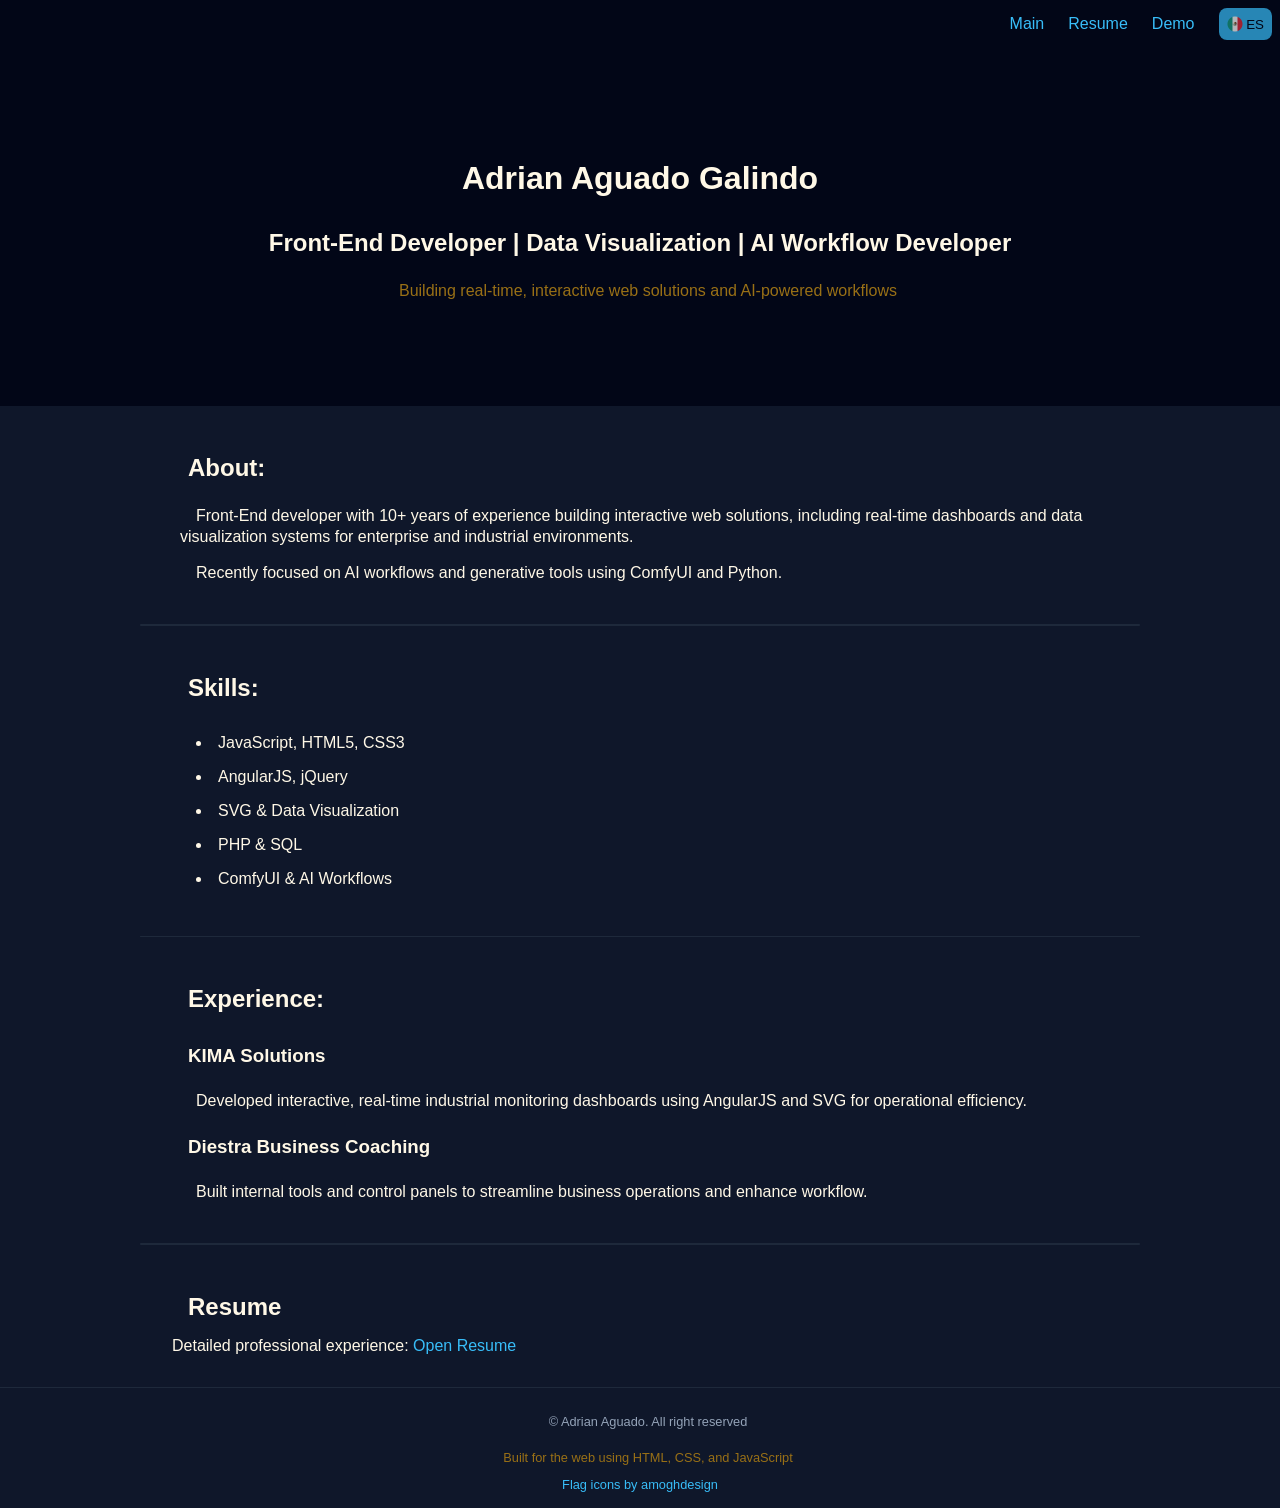
==== index.html @ 9366f14b "Portfolio AAG v1.0" ====
<!DOCTYPE html>
<html lang="en">
<head>
  <meta charset="UTF-8">
  <title id="pageTitle"></title>
  <link rel="stylesheet" href="css/styles.css">
</head>
<body data-page="portfolio">

  <!-- MENU -->
  <nav>
    <div class="subNav" data-lang="en">
      <a href="demo/index.html">Demo</a>
      <a href="cv.html">Resume</a>
      <a href="index.html">Main</a>
    </div> 

    <div class="subNav" data-lang="es">
      <a href="demo/index.html">Demo</a>
      <a href="cv.html">CV</a>
      <a href="index.html">Principal</a>
    </div>

    <button class="lang" id="langToggle">
      <img src="images/mx_flag.png" alt="The Mexican Flag, icons by amoghdesign. Flaticon" title="US-Flag" data-lang="en">

      <img src="images/us_flag.png" alt="The American Flag, icons by amoghdesign. Flaticon" title="MX-Flag" data-lang="es">

      <span id="langTag">ES</span>      
    </button>
  </nav>

  <!-- HEADER -->
  <header data-lang="en">
    <h1>Adrian Aguado Galindo</h1>
    <h2>Front-End Developer | Data Visualization | AI Workflow Developer</h2>
    <p class="tagline">
      Building real-time, interactive web solutions and AI-powered workflows     
    </p>
  </header>

  <header data-lang="es">
    <h1>Adrián Aguado Galindo</h1>
    <h2>Desarrollador Front-End | Visualización de datos | Desarrollador de flujos de trabajo para IA</h2>
    <p class="tagline">
      Construyendo soluciones web interactivas en tiempo real y flujos de trabajo potenciados por IA      
    </p>
  </header>

  <!-- CONTENT -->
  <main>
    <!-- ABOUT -->
    <section data-lang="en">
      <h2>About:</h2>
      <p>
        Front-End developer with 10+ years of experience building interactive web solutions, including real-time dashboards and data visualization systems for enterprise and industrial environments.
      </p>
      <p>
        Recently focused on AI workflows and generative tools using ComfyUI and Python.
      </p>
    </section>

    <section data-lang="es">
      <h2>Resumen:</h2>
      <p>
        Desarrollador Front-End con más de una década de experiencia creando soluciones web interactivas, incluyendo dashboards en tiempo real y sistemas de visualización de datos para entornos empresariales e industriales.
      </p>
      <p>
        Recientemente enfocado en flujos de trabajo de IA y herramientas generativas como ComfyUI y Python.
      </p>
    </section>

    <hr>

    <!-- PROJECT 
    <section data-lang="en">
      <h2>Featured Project:</h2>
      <div class="card">
        <h3>Industrial Monitoring Dashboard</h3>
        <p>
          Interactive, real-time demo with simulated production data, dynamic updates, and SVG-based visualizations.
        </p>
        <a href="./dashboard/index.html" target="_self">View Demo</a>
      </div>
    </section>
    <section data-lang="es">
      <h2>Proyecto muestra:</h2>
      <div class="card">
        <h3>Dashboard de Monitoreo Industrial</h3>
        <p>
          Demo interactivo en tiempo real con datos simulados de producción, actualizaciones dinámicas de la interfaz y visualizaciones basadas en SVG.
        </p>
        <a href="./dashboard/index.html" target="_self">Abrir Demo</a>
      </div>
    </section>
    <hr> -->

    <!-- SKILLS -->
    <section data-lang="en">
      <h2>Skills:</h2>
      <ul>
        <li>JavaScript, HTML5, CSS3</li>
        <li>AngularJS, jQuery</li>
        <li>SVG &amp; Data Visualization</li>
        <li>PHP &amp; SQL</li>
        <li>ComfyUI &amp; AI Workflows</li>
      </ul>
    </section>

    <section data-lang="es">
      <h2>Habilidades:</h2>
      <ul>
        <li>JavaScript, HTML5, CSS3</li>
        <li>AngularJS, jQuery</li>
        <li>SVG &amp; Visualización de datos</li>
        <li>PHP &amp; SQL</li>
        <li>ComfyUI &amp; Flujos de Trabajo para IA</li>
      </ul>
    </section>
    <hr>

    <!-- EXPERIENCE -->
    <section data-lang="en">
      <h2>Experience:</h2>

      <div>
        <h3>KIMA Solutions</h3>
        <p>
          Developed interactive, real-time industrial monitoring dashboards using AngularJS and SVG for operational efficiency.
        </p>
      </div>

      <div>
        <h3>Diestra Business Coaching</h3>
        <p>
          Built internal tools and control panels to streamline business operations and enhance workflow.
        </p>
      </div>
    </section>

    <section data-lang="es">
      <h2>Experiencia:</h2>

      <div>
        <h3>KIMA Solutions</h3>
        <p>
          Desarrollo de dashboards interactivos de monitoreo industrial en tiempo real usando AngularJS y SVG para mejorar la eficiencia operativa.
        </p>
      </div>

      <div>
        <h3>Diestra Business Coaching</h3>
        <p>
          Creación de herramientas internas y paneles de control para optimizar las operaciones del negocio y mejorar los flujos de trabajo.
        </p>
      </div>
    </section>

    <hr>

    <!-- CV -->
    <section data-lang="en">
      <h2>Resume</h2>

      <span>Detailed professional experience:</span>
      <a href="cv.html" target="_self">Open Resume</a>
    </section>

    <section data-lang="es">
      <h2>CV</h2>

      <span>Experiencia profesional completa:</span>
      <a href="cv.html" target="_self">Abrir CV</a>
    </section>
  </main>

  <!-- FOOTER -->
  <footer data-lang="en">
    <p>&copy; Adrian Aguado. All right reserved</p>
    <p class="tagline">Built for the web using HTML, CSS, and JavaScript</p>
    <a href="https://www.flaticon.com/packs/international-circular-flags" target="_blank">Flag icons by amoghdesign</a>
  </footer>

  <footer data-lang="es">
    <p>&copy; Adrián Aguado. Todos los derechos reservados</p>
    <p class="tagline">Desarrollado para la web usando HTML, CSS y JavaScript</p>
    <a href="https://www.flaticon.com/packs/international-circular-flags" target="_blank">Flag icons by amoghdesign</a>
  </footer>

  <script src="js/lang.js"></script>
</body>
</html>
---- css/styles.css ----
/* Reset */
* {
  margin: 0;
  padding: 0;
  box-sizing: border-box;
  border: 0;
  outline: 0;
  overflow: hidden;
}

/* Base styling */
html {
  width: 100%;
  height: auto;
  overflow: scroll;
  /* font-size: calc(16px + 6 * ((100vw - 320px) / 680)); */
  font-size: 16px;
  font-weight: 400;
}
body {
  font-family: Arial, sans-serif;
  background: #0f172a;
  color: #fff8e7; /* Cosmic Latte */
}
h1, h2, h3, h4, h5, h6 {
  padding: 1rem;
}
p {
  padding: 0.5rem;
  text-indent: 1rem;
  line-height: 1.3rem;
}
a {
  color: #38bdf8;
  text-decoration: none;
}
a:hover {
  font-weight: 600;
  text-decoration: underline;
}
ul {
  padding: 0.5rem;
  list-style: disc inside;
}
li {
  padding: 0.5rem 1rem;
}
hr {
  max-width: 1000px;
  border: 0;
  height: 0.1rem;
  background: #1e293b;
  margin: auto;
  border-radius: 0.5rem;
}
button {
  background: #38bdf8;
  color: #020617;
  border: none;
  padding: 0.5rem;
  border-radius: 0.5rem;
  cursor: pointer;
  opacity: 0.7;
}
button:hover {
  font-weight: 600;
  opacity: 1;
}
button:active {
  background: #0f172a;
  border: 1px solid #38bdf8;
  color: #fff8e7;
}
button img {
  width: 1rem;
  vertical-align: bottom;
}

/* Nav */
nav {
  display: flex;
  justify-content: center;
  padding: 0.5rem;
  background: #020617;
}
nav .subNav {
  display: flex;
  flex-direction: row-reverse;
  align-items: center;
  gap: 1.5rem;
  flex-grow: 1;
  padding: 0 1.5rem;
}
nav .lang {
  margin-left:auto;
}

/* Header */
header {
  text-align: center;
  padding: 6rem 3rem;
  background: #020617;
}

/* Sections */
section {
  padding: 2rem;
  max-width: 1000px;
  margin: auto;
}

/* Footer */
footer {
  padding: 1rem;
  text-align: center;
  font-size: 0.8rem;
  color: #94a3b8;
  text-align: center;
  border-top: 1px solid #1e293b;
}

/* Utilities */
.hidden {
  display: none !important;
}
.card {
  background: #1e293b;
  padding: 1.5rem;
  border-radius: 1rem;
}
.tagline {
  color: #997016;
}
.tagline_bis {
  color: #38bdf8;
}
.contact {
  color: #94a3b8;
}

/* Download Link */
.btn-download {
  background: #38bdf8;
  color: #020617;
  border: none;
  padding: 0.5rem;
  border-radius: 0.5rem;
  cursor: pointer;
  opacity: 0.7;
}
.btn-download:hover {
  opacity: 1;
}
.btn-download:active {
  background: #0f172a;
  border: 1px solid #38bdf8;
  color: #fff8e7;
}

/* ===== DEMO ===== */

.infoSection {
  display: grid;
  grid-template-columns: 1fr 1fr;
  column-gap: 2rem;
}
#vehicle {
  transition: x 0.6s ease;
}
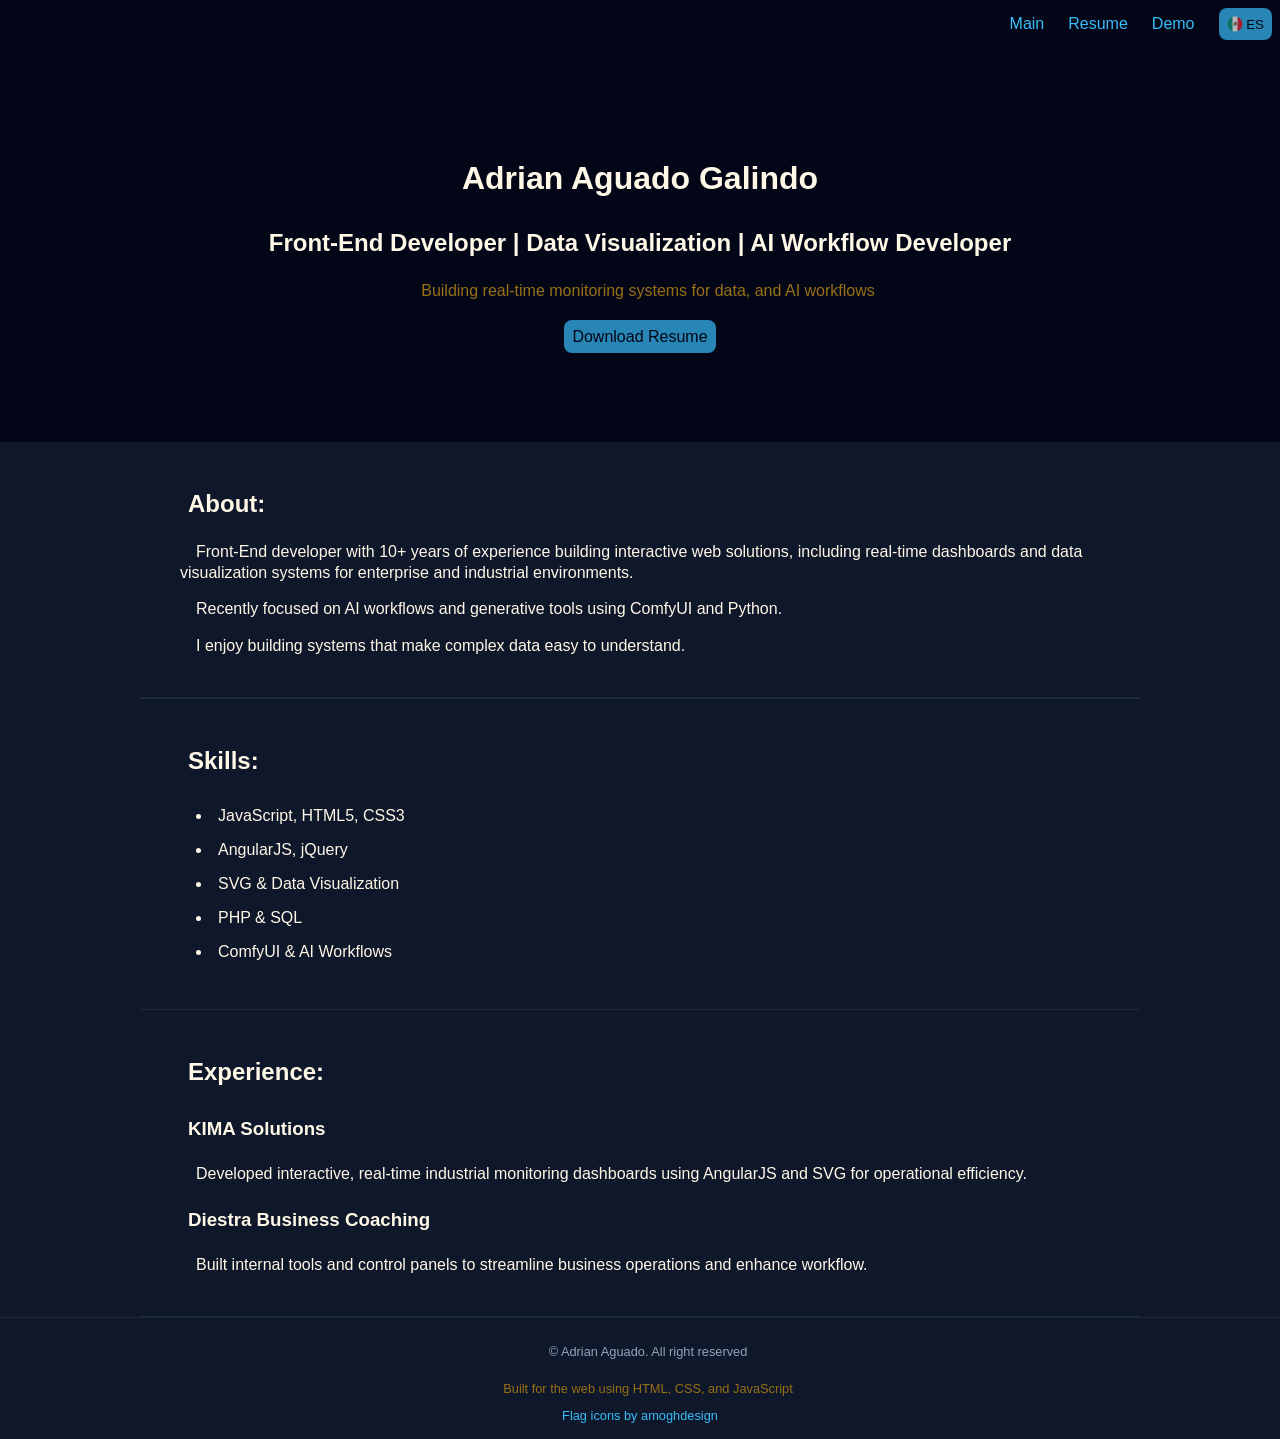
==== commit 91a107bc: "Portfolio AAG v1.0" ====
--- a/index.html
+++ b/index.html
@@ -35,16 +35,24 @@
     <h1>Adrian Aguado Galindo</h1>
     <h2>Front-End Developer | Data Visualization | AI Workflow Developer</h2>
     <p class="tagline">
-      Building real-time, interactive web solutions and AI-powered workflows     
+      Building real-time monitoring systems for data, and AI workflows
     </p>
+    <br>
+    <a href="assets/resume_aag_26.pdf" class="btn-download" download>
+      Download Resume
+    </a>
   </header>
 
   <header data-lang="es">
     <h1>Adrián Aguado Galindo</h1>
     <h2>Desarrollador Front-End | Visualización de datos | Desarrollador de flujos de trabajo para IA</h2>
     <p class="tagline">
-      Construyendo soluciones web interactivas en tiempo real y flujos de trabajo potenciados por IA      
+      Construyendo sistemas de monitoreo en tiempo real para datos, y flujps de trabajo para IA
     </p>
+    <br>
+    <a href="assets/cv_aag_26.pdf" class="btn-download" download>
+      Descargar CV
+    </a>
   </header>
 
   <!-- CONTENT -->
@@ -58,6 +66,9 @@
       <p>
         Recently focused on AI workflows and generative tools using ComfyUI and Python.
       </p>
+      <p>
+        I enjoy building systems that make complex data easy to understand.
+      </p>
     </section>
 
     <section data-lang="es">
@@ -67,6 +78,9 @@
       </p>
       <p>
         Recientemente enfocado en flujos de trabajo de IA y herramientas generativas como ComfyUI y Python.
+      </p>
+      <p>
+        Me interesa construir sistemas que hagan los datos complejos fáciles de entender.
       </p>
     </section>
 
@@ -158,7 +172,7 @@
 
     <hr>
 
-    <!-- CV -->
+    <!-- CV 
     <section data-lang="en">
       <h2>Resume</h2>
 
@@ -172,7 +186,7 @@
       <span>Experiencia profesional completa:</span>
       <a href="cv.html" target="_self">Abrir CV</a>
     </section>
-  </main>
+  </main> -->
 
   <!-- FOOTER -->
   <footer data-lang="en">
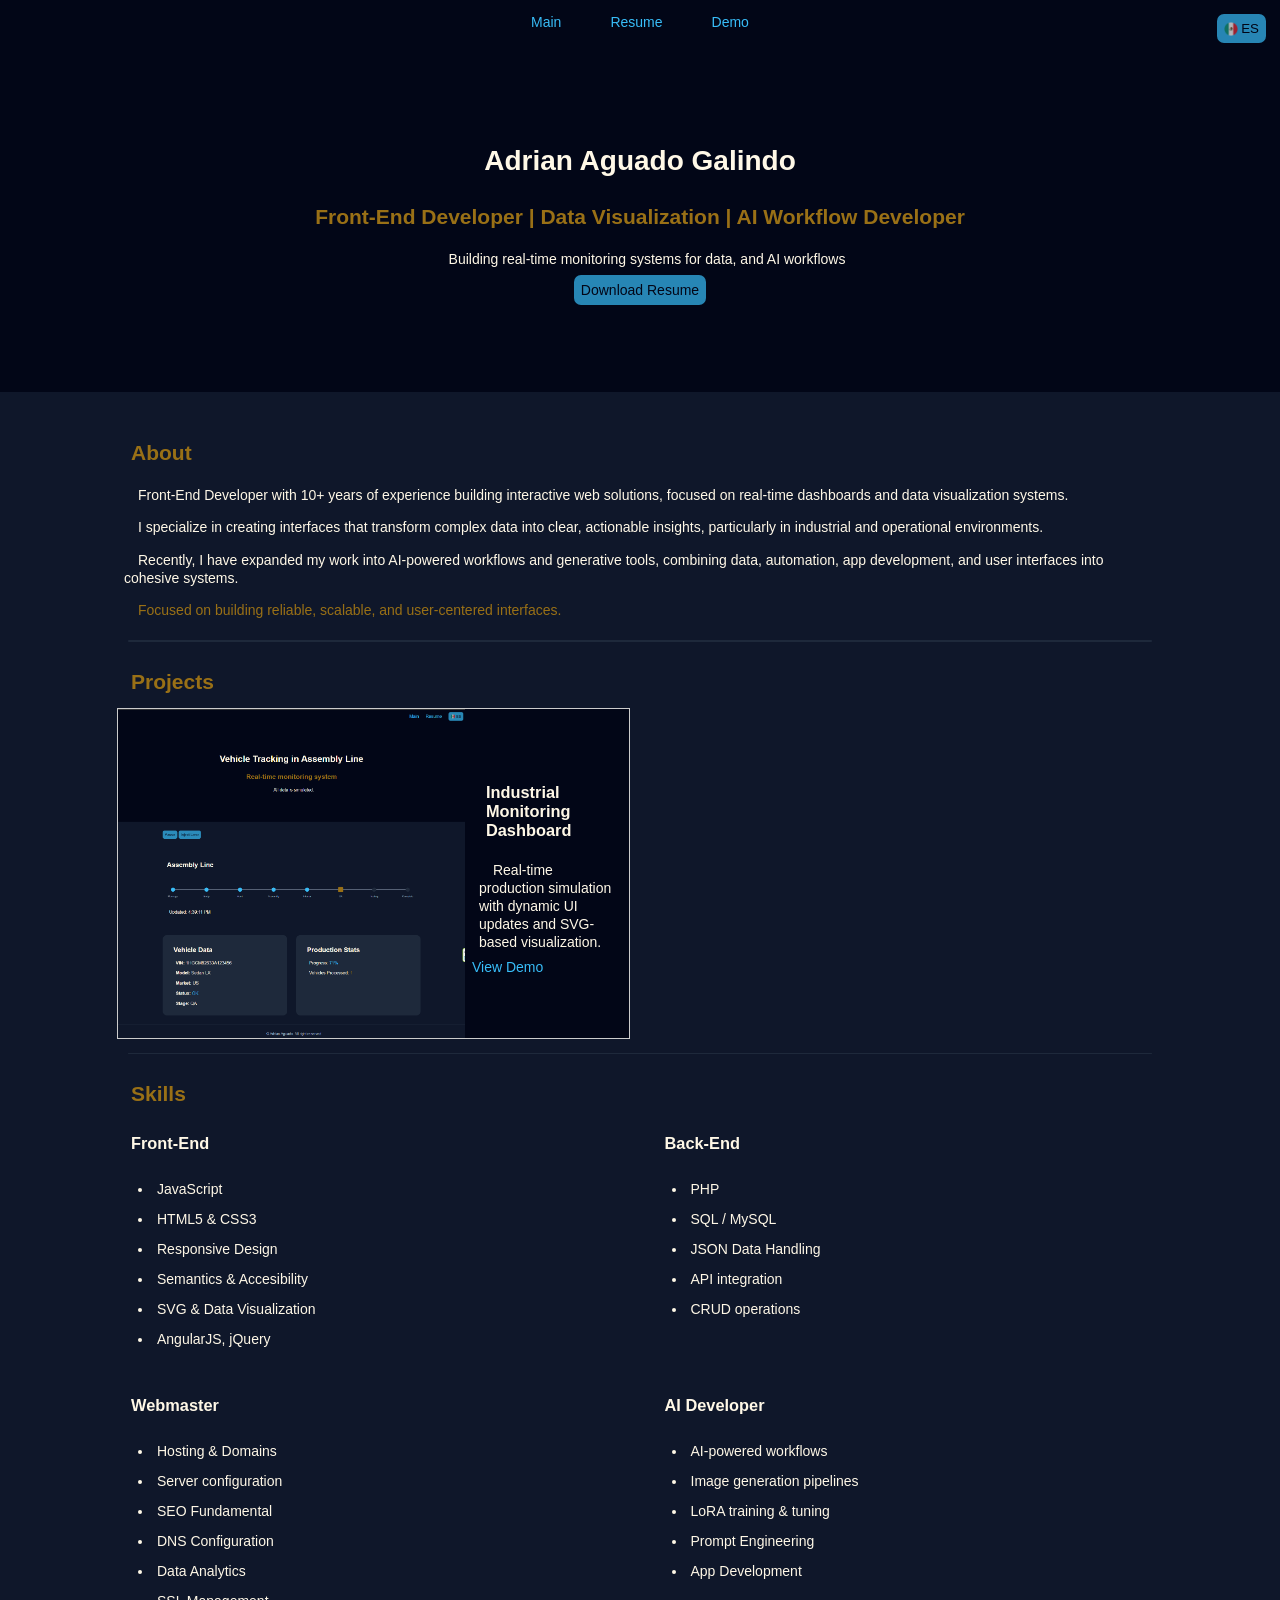
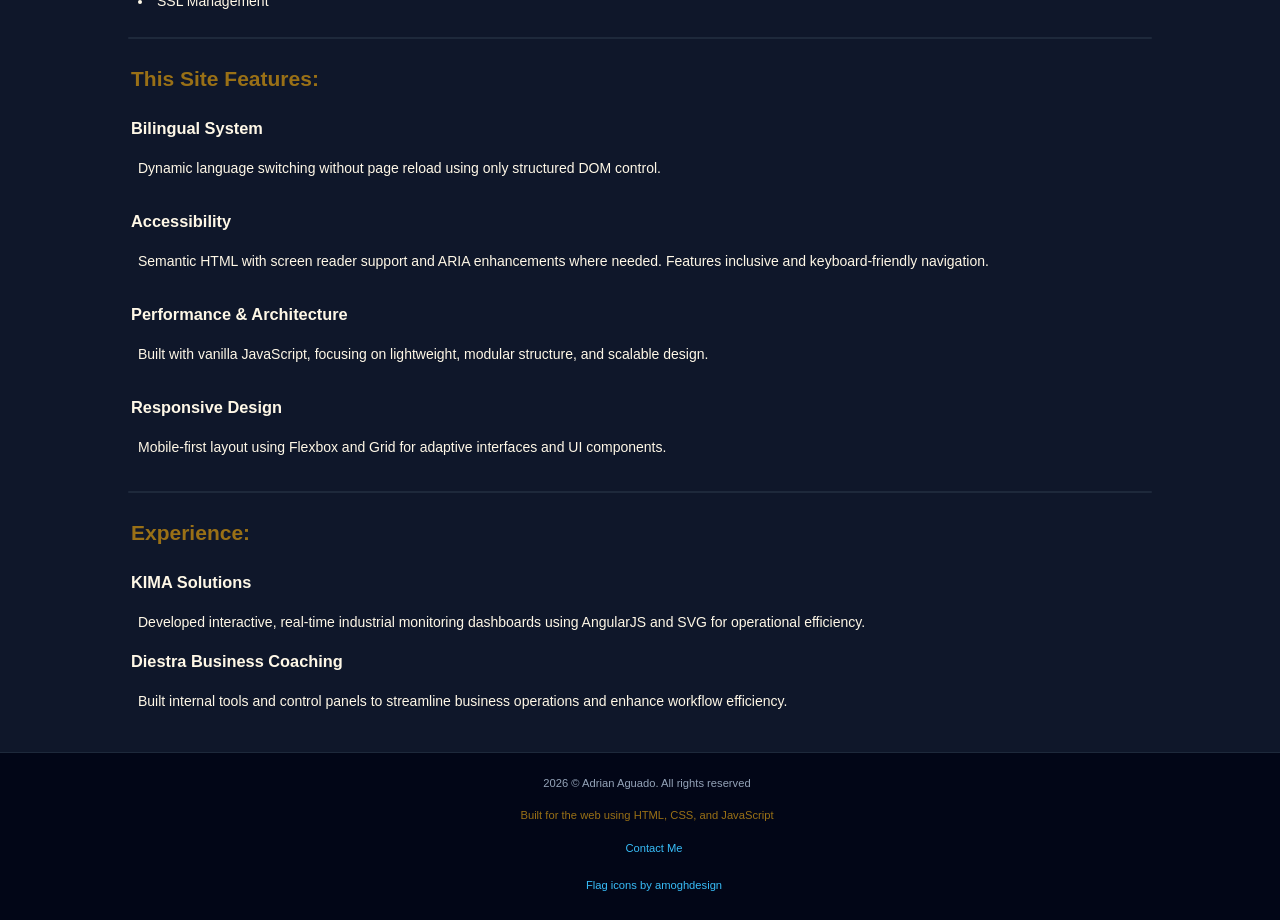
==== commit 5e8639f2: "Portfolio AAG v1.0 - 25/03/26" ====
--- a/index.html
+++ b/index.html
@@ -2,203 +2,408 @@
 <html lang="en">
 <head>
   <meta charset="UTF-8">
-  <title id="pageTitle"></title>
+  <meta name="viewport" content="width=device-width, initial-scale=1.0">
+  <meta name="author" content="Adrian Aguado Galindo">
+  <meta name="description" content="Front-End Developer specialized in real-time dashboards, data visualization, and AI workflows.">
+  <meta name="color-scheme" content="dark light">
+  <link rel="icon" href="images/favicon.ico">
   <link rel="stylesheet" href="css/styles.css">
+  <title>AAG | Portfolio</title>
 </head>
 <body data-page="portfolio">
+  <!-- SKIP LINK (accesibilidad) -->
+  <a href="#mainContent" class="skip-link fixedTxtSize" data-lang="en">Skip to content</a>
+  <a href="#mainContent" class="skip-link fixedTxtSize" data-lang="es">Ir al contenido</a>
+  <div id="langStatus" class="hidden" aria-live="polite"></div>
+  <button class="lang" id="langToggle" aria-label="Change language" aria-pressed="false">
+    <img src="images/mx_flag.png" alt="" data-lang="en" aria-hidden="true">
+    <img src="images/us_flag.png" alt="" data-lang="es" aria-hidden="true">
+    <span id="langTag">ES</span>      
+  </button>
 
   <!-- MENU -->
-  <nav>
-    <div class="subNav" data-lang="en">
-      <a href="demo/index.html">Demo</a>
-      <a href="cv.html">Resume</a>
-      <a href="index.html">Main</a>
-    </div> 
-
-    <div class="subNav" data-lang="es">
-      <a href="demo/index.html">Demo</a>
-      <a href="cv.html">CV</a>
-      <a href="index.html">Principal</a>
+  <nav id="mainmenu">
+    <span class="invisible" data-lang="en">Main navigation</span>
+    <span class="invisible" data-lang="es">Navegación principal</span>
+    
+    <ul class="subNav" data-lang="en">
+      <li><a href="index.html" aria-current="page">Main</a></li>
+      <li><a href="cv.html">Resume</a></li>
+      <li><a href="demo/index.html">Demo</a></li>
+    </ul>
+
+    <ul class="subNav" data-lang="es">
+      <li><a href="index.html" aria-current="page">Principal</a></li>
+      <li><a href="cv.html">CV</a></li>
+      <li><a href="demo/index.html">Demo</a></li>
+    </ul>
+  </nav>
+
+  <!-- HEADER -->
+  <header id="herobanner" role="banner">
+
+    <div data-lang="en">
+      <h1>Adrian Aguado Galindo</h1>
+      <h2>Front-End Developer | Data Visualization | AI Workflow Developer</h2>
+      <p role="text">
+        Building real-time monitoring systems for data, and AI workflows
+      </p>
+      <a href="assets/resume_aag_26.pdf" class="download" download aria-label="Download resume as PDF">
+        Download Resume
+      </a>
     </div>
-
-    <button class="lang" id="langToggle">
-      <img src="images/mx_flag.png" alt="The Mexican Flag, icons by amoghdesign. Flaticon" title="US-Flag" data-lang="en">
-
-      <img src="images/us_flag.png" alt="The American Flag, icons by amoghdesign. Flaticon" title="MX-Flag" data-lang="es">
-
-      <span id="langTag">ES</span>      
-    </button>
-  </nav>
-
-  <!-- HEADER -->
-  <header data-lang="en">
-    <h1>Adrian Aguado Galindo</h1>
-    <h2>Front-End Developer | Data Visualization | AI Workflow Developer</h2>
-    <p class="tagline">
-      Building real-time monitoring systems for data, and AI workflows
-    </p>
-    <br>
-    <a href="assets/resume_aag_26.pdf" class="btn-download" download>
-      Download Resume
-    </a>
+    
+    <div data-lang="es">
+      <h1>Adrián Aguado Galindo</h1>
+      <h2>Desarrollador Front-End | Visualización de datos | Desarrollador de flujos de trabajo para IA</h2>
+      <p role="text">
+        Construyendo sistemas de monitoreo en tiempo real para datos, y flujos de trabajo para IA
+      </p>
+      <a href="assets/cv_aag_26.pdf" class="download" download aria-label="Descargar CV en PDF">
+        Descargar CV
+      </a>
+    </div>
+
   </header>
 
-  <header data-lang="es">
-    <h1>Adrián Aguado Galindo</h1>
-    <h2>Desarrollador Front-End | Visualización de datos | Desarrollador de flujos de trabajo para IA</h2>
-    <p class="tagline">
-      Construyendo sistemas de monitoreo en tiempo real para datos, y flujps de trabajo para IA
-    </p>
-    <br>
-    <a href="assets/cv_aag_26.pdf" class="btn-download" download>
-      Descargar CV
-    </a>
-  </header>
-
   <!-- CONTENT -->
-  <main>
+  <main id="maincontent" role="main">
     <!-- ABOUT -->
-    <section data-lang="en">
-      <h2>About:</h2>
+    <section id="about" aria-labelledby="about-title">
+
+      <div data-lang="en">
+        <h2 id="about-title">About</h2>
+        <p>
+          Front-End Developer with 10+ years of experience building interactive web solutions, focused on real-time dashboards and data visualization systems.
+        </p>
+        <p>
+          I specialize in creating interfaces that transform complex data into clear, actionable insights, particularly in industrial and operational environments.
+        </p>
+        <p>
+          Recently, I have expanded my work into AI-powered workflows and generative tools, combining data, automation, app development, and user interfaces into cohesive systems.
+        </p>
+        <p class="tagline">
+          Focused on building reliable, scalable, and user-centered interfaces.
+        </p>
+      </div>
+
+      <div data-lang="es">
+        <h2 id="about-title">Resumen</h2>
+        <p>
+          Desarrollador Front-End con más de 10 años de experiencia creando soluciones web interactivas, enfocado en dashboards en tiempo real y sistemas de visualización de datos.
+        </p>
+        <p>
+          Me especializo en construir interfaces que transforman datos complejos en información clara y accionable, especialmente en entornos industriales y operativos.
+        </p>
+        <p>
+          Recientemente he ampliado mi trabajo con flujos de trabajo potenciados por IA y herramientas generativas, combinando datos, automatización e interfaces en sistemas integrados.
+        </p>
+        <p class="tagline">
+          Enfocado en crear interfaces confiables, escalables y centradas en el usuario.
+        </p>
+      </div>
+
+    </section>
+
+    <hr>
+
+    <!-- PROJECTS -->
+    <section id="featured" aria-labelledby="projects-title">
+
+      <div data-lang="en">
+
+        <h2 id="projects-title">Projects</h2>
+        
+        <div class="projects-grid">
+
+          <article class="projects-card" aria-labelledby="project-1-title">
+            <img src="images/project1.png" alt="Industrial dashboard preview">
+
+            <div class="project-content">
+              <h3 id="project-1-title">Industrial Monitoring Dashboard</h3>
+              <p>
+                Real-time production simulation with dynamic UI updates and SVG-based visualization.
+              </p>
+              <a href="./demo/index.html" aria-label="View industrial monitoring dashboard demo">View Demo</a>
+            </div>
+          </article>
+
+        </div>
+
+      </div>
+
+      <div data-lang="es">
+        
+        <h2 id="projects-title">Proyectos</h2>
+
+        <div class="projects-grid">
+        
+          <article class="projects-card" aria-labelledby="project-1-title">
+            <img src="images/project1.png" alt="Industrial dashboard preview">
+
+            <div class="project-content">
+              <h3 id="project-1-title">Dashboard de Monitoreo Industrial</h3>
+              <p>
+                Simulación de una línea de producción en tiempo real con actualización dinámica de UI y visualización con gráficos SVG
+              </p>
+              <a href="./demo/index.html" aria-label="Ver el demo del sistema de monitoreo industrial">Ver Demo</a>
+            </div>
+          </article>
+
+        </div>
+
+    </section>
+    
+    <hr>
+
+    <!-- SKILLS -->
+    <section id="skills" aria-labelledby="skills-title">
+
+      <div data-lang="en">
+
+        <h2 id="skills-title">Skills</h2>
+
+        <div class="grid-container">
+          
+          <article>
+            <h3>Front-End</h3>
+            <ul>
+              <li>JavaScript</li>
+              <li>HTML5 &amp; CSS3</li>
+              <li>Responsive Design</li>
+              <li>Semantics &amp; Accesibility</li>
+              <li>SVG &amp; Data Visualization</li>
+              <li>AngularJS, jQuery</li>
+            </ul>
+          </article>
+
+          <article>
+            <h3>Back-End</h3>
+            <ul>
+              <li>PHP</li>
+              <li>SQL / MySQL</li>
+              <li>JSON Data Handling</li>
+              <li>API integration</li>
+              <li>CRUD operations</li>
+            </ul>
+          </article>
+
+          <article>
+            <h3>Webmaster</h3>
+            <ul>
+              <li>Hosting &amp; Domains</li>
+              <li>Server configuration</li>
+              <li>SEO Fundamental</li>
+              <li>DNS Configuration</li>
+              <li>Data Analytics</li>
+              <li>SSL Management</li>
+            </ul>
+          </article>
+
+          <article>
+            <h3>AI Developer</h3>
+            <ul>
+              <li>AI-powered workflows</li>
+              <li>Image generation pipelines</li>
+              <li>LoRA training &amp; tuning</li>
+              <li>Prompt Engineering</li>
+              <li>App Development</li>
+            </ul>
+          </article>
+
+        </div>
+
+      </div>
+
+      <div data-lang="es">
+
+        <h2 id="skills-title">Habilidades:</h2>
+        
+        <div class="grid-container">
+          
+          <article>
+            <h3>Front-End</h3>
+            <ul>
+              <li>JavaScript</li>
+              <li>HTML5 &amp; CSS3</li>
+              <li>Diseño Responsivo</li>
+              <li>Semántica &amp; Accesibilidad</li>
+              <li>SVG &amp; Visualización de Datos</li>
+              <li>AngularJS, jQuery</li>
+            </ul>
+          </article>
+
+          <article>
+            <h3>Back-End</h3>
+            <ul>
+              <li>PHP</li>
+              <li>SQL / MySQL</li>
+              <li>Manejo de Datos en JSON</li>
+              <li>Integración con API</li>
+              <li>Operaciones CRUD</li>
+            </ul>
+          </article>
+
+          <article>
+            <h3>Webmaster</h3>
+            <ul>
+              <li>Hospedaje &amp; Dominios</li>
+              <li>Configuración de Servidores</li>
+              <li>Fundamentos de SEO</li>
+              <li>Configuración de DNS</li>
+              <li>Data Analytic</li>
+              <li>Administración de SSL</li>
+            </ul>
+          </article>
+
+          <article>
+            <h3>Desarrollo IA</h3>
+            <ul>
+              <li>Flujos de trabajo potenciados por IA</li>
+              <li>Pipelines para generación de imágenes</li>
+              <li>Entrenamiento &amp; Refinamiento de LoRA</li>
+              <li>Ingeniería de Prompt</li>
+              <li>Desarrollo de Apps</li>
+            </ul>
+          </article>
+
+        </div>
+
+      </div>
+
+    </section>
+
+    <hr>
+
+    <!-- FEATURES -->
+    <section id="thissite" aria-labelledby="thissite-title">
+
+      <div data-lang="en">
+
+        <h2 id="thissite-title">This Site Features:</h2>
+        
+        <article class="margin-down">
+          <h3>Bilingual System</h3>
+          <p>Dynamic language switching without page reload using only structured DOM control.</p>
+        </article>
+
+        <article class="margin-down">
+          <h3>Accessibility</h3>
+          <p>Semantic HTML with screen reader support and ARIA enhancements where needed. Features inclusive and keyboard-friendly navigation.</p>
+        </article>
+
+        <article class="margin-down">
+          <h3>Performance &amp; Architecture</h3>
+          <p>Built with vanilla JavaScript, focusing on lightweight, modular structure, and scalable design.</p>
+        </article>
+
+        <article class="margin-down">
+          <h3>Responsive Design</h3>
+          <p>Mobile-first layout using Flexbox and Grid for adaptive interfaces and UI components.</p>
+        </article>
+
+      </div>
+
+      <div data-lang="es">
+
+        <h2 id="thissite-title">Características del sitio:</h2>
+
+        <article class="margin-down">
+          <h3>Sistema Bilingüe</h3>
+          <p>Cambio dinámico de idioma sin recargar la página, utilizando únicamente control estructurado del DOM.</p>
+        </article>
+
+        <article class="margin-down">
+          <h3>Accesibilidad</h3>
+          <p>HTML semántico con soporte para lectores de pantalla y etiquetado ARIA cuando fue necesario. La navegación es inclusiva y accesible para el teclado.</p>
+        </article>
+
+        <article class="margin-down">
+          <h3>Desempeño &amp; Arquitectura </h3>
+          <p>Construido sólo con JavaScript, con enfoque en ligereza de líneas, estructura modular y diseño escalable.</p>
+        </article>
+
+        <article class="margin-down">
+          <h3>Diseño Responsivo</h3>
+          <p>Diseñado con un enfoque mobile-first, utilizando Flexbox y Grid para crear una interfaz y componentes UI adaptativos.</p>
+        </article>
+
+      </div>
+
+    </section>
+
+    <hr>
+
+    <!-- EXPERIENCE -->
+    <section id="experience" aria-labelledby="experience-title">
+
+      <div data-lang="en">
+
+        <h2 id="experience-title">Experience:</h2>
+
+        <article>
+          <h3>KIMA Solutions</h3>
+          <p>
+            Developed interactive, real-time industrial monitoring dashboards using AngularJS and SVG for operational efficiency.
+          </p>
+        </article>
+
+        <article>
+          <h3>Diestra Business Coaching</h3>
+          <p>
+            Built internal tools and control panels to streamline business operations and   enhance workflow efficiency.
+          </p>
+        </article>
+
+      </div>
+
+      <div data-lang="es">
+
+        <h2 id="experience-title">Experiencia:</h2>
+
+        <article>
+          <h3>KIMA Solutions</h3>
+          <p>
+            Desarrollo de dashboards interactivos de monitoreo industrial en tiempo real usando AngularJS y SVG para mejorar la eficiencia operativa.
+          </p>
+        </article>
+
+        <article>
+          <h3>Diestra Business Coaching</h3>
+          <p>
+            Creación de herramientas internas y paneles de control para optimizar las operaciones del negocio y mejorar los flujos de trabajo.
+          </p>
+        </article>
+
+      </div>
+      
+    </section>
+
+  </main>
+
+  <!-- FOOTER -->
+  <footer id="mainfooter" role="contentinfo">
+    <div data-lang="en">
+      <p>2026 &copy; Adrian Aguado. All rights reserved</p>
+      <p class="tagline">Built for the web using HTML, CSS, and JavaScript</p>
       <p>
-        Front-End developer with 10+ years of experience building interactive web solutions, including real-time dashboards and data visualization systems for enterprise and industrial environments.
+        <a href="mailto:a.aguado.g@hotmail.com">Contact Me</a>
       </p>
       <p>
-        Recently focused on AI workflows and generative tools using ComfyUI and Python.
-      </p>
+        <a href="https://www.flaticon.com/packs/international-circular-flags" target="_blank" rel="noopener noreferrer" aria-label="View flag icon credits (opens in a new tab)">Flag icons by amoghdesign</a>
+      </p>
+    </div>
+
+    <div data-lang="es">
+      <p>2026 &copy; Adrián Aguado. Todos los derechos reservados</p>
+      <p class="tagline">Desarrollado para la web usando HTML, CSS y JavaScript</p>
       <p>
-        I enjoy building systems that make complex data easy to understand.
-      </p>
-    </section>
-
-    <section data-lang="es">
-      <h2>Resumen:</h2>
+        <a href="mailto:a.aguado.g@hotmail.com">Contáctame</a>
+      </p>
       <p>
-        Desarrollador Front-End con más de una década de experiencia creando soluciones web interactivas, incluyendo dashboards en tiempo real y sistemas de visualización de datos para entornos empresariales e industriales.
-      </p>
-      <p>
-        Recientemente enfocado en flujos de trabajo de IA y herramientas generativas como ComfyUI y Python.
-      </p>
-      <p>
-        Me interesa construir sistemas que hagan los datos complejos fáciles de entender.
-      </p>
-    </section>
-
-    <hr>
-
-    <!-- PROJECT 
-    <section data-lang="en">
-      <h2>Featured Project:</h2>
-      <div class="card">
-        <h3>Industrial Monitoring Dashboard</h3>
-        <p>
-          Interactive, real-time demo with simulated production data, dynamic updates, and SVG-based visualizations.
-        </p>
-        <a href="./dashboard/index.html" target="_self">View Demo</a>
-      </div>
-    </section>
-    <section data-lang="es">
-      <h2>Proyecto muestra:</h2>
-      <div class="card">
-        <h3>Dashboard de Monitoreo Industrial</h3>
-        <p>
-          Demo interactivo en tiempo real con datos simulados de producción, actualizaciones dinámicas de la interfaz y visualizaciones basadas en SVG.
-        </p>
-        <a href="./dashboard/index.html" target="_self">Abrir Demo</a>
-      </div>
-    </section>
-    <hr> -->
-
-    <!-- SKILLS -->
-    <section data-lang="en">
-      <h2>Skills:</h2>
-      <ul>
-        <li>JavaScript, HTML5, CSS3</li>
-        <li>AngularJS, jQuery</li>
-        <li>SVG &amp; Data Visualization</li>
-        <li>PHP &amp; SQL</li>
-        <li>ComfyUI &amp; AI Workflows</li>
-      </ul>
-    </section>
-
-    <section data-lang="es">
-      <h2>Habilidades:</h2>
-      <ul>
-        <li>JavaScript, HTML5, CSS3</li>
-        <li>AngularJS, jQuery</li>
-        <li>SVG &amp; Visualización de datos</li>
-        <li>PHP &amp; SQL</li>
-        <li>ComfyUI &amp; Flujos de Trabajo para IA</li>
-      </ul>
-    </section>
-    <hr>
-
-    <!-- EXPERIENCE -->
-    <section data-lang="en">
-      <h2>Experience:</h2>
-
-      <div>
-        <h3>KIMA Solutions</h3>
-        <p>
-          Developed interactive, real-time industrial monitoring dashboards using AngularJS and SVG for operational efficiency.
-        </p>
-      </div>
-
-      <div>
-        <h3>Diestra Business Coaching</h3>
-        <p>
-          Built internal tools and control panels to streamline business operations and enhance workflow.
-        </p>
-      </div>
-    </section>
-
-    <section data-lang="es">
-      <h2>Experiencia:</h2>
-
-      <div>
-        <h3>KIMA Solutions</h3>
-        <p>
-          Desarrollo de dashboards interactivos de monitoreo industrial en tiempo real usando AngularJS y SVG para mejorar la eficiencia operativa.
-        </p>
-      </div>
-
-      <div>
-        <h3>Diestra Business Coaching</h3>
-        <p>
-          Creación de herramientas internas y paneles de control para optimizar las operaciones del negocio y mejorar los flujos de trabajo.
-        </p>
-      </div>
-    </section>
-
-    <hr>
-
-    <!-- CV 
-    <section data-lang="en">
-      <h2>Resume</h2>
-
-      <span>Detailed professional experience:</span>
-      <a href="cv.html" target="_self">Open Resume</a>
-    </section>
-
-    <section data-lang="es">
-      <h2>CV</h2>
-
-      <span>Experiencia profesional completa:</span>
-      <a href="cv.html" target="_self">Abrir CV</a>
-    </section>
-  </main> -->
-
-  <!-- FOOTER -->
-  <footer data-lang="en">
-    <p>&copy; Adrian Aguado. All right reserved</p>
-    <p class="tagline">Built for the web using HTML, CSS, and JavaScript</p>
-    <a href="https://www.flaticon.com/packs/international-circular-flags" target="_blank">Flag icons by amoghdesign</a>
-  </footer>
-
-  <footer data-lang="es">
-    <p>&copy; Adrián Aguado. Todos los derechos reservados</p>
-    <p class="tagline">Desarrollado para la web usando HTML, CSS y JavaScript</p>
-    <a href="https://www.flaticon.com/packs/international-circular-flags" target="_blank">Flag icons by amoghdesign</a>
+        <a href="https://www.flaticon.com/packs/international-circular-flags" target="_blank" rel="noopener noreferrer" aria-label="Ver créditos de iconos de banderas (abre en nueva pestaña)">Flag icons by amoghdesign</a>
+      </p>
+    </div>
   </footer>
 
   <script src="js/lang.js"></script>
--- a/css/styles.css
+++ b/css/styles.css
@@ -1,21 +1,36 @@
 /* Reset */
-* {
+*,
+*::before,
+*::after {
   margin: 0;
   padding: 0;
   box-sizing: border-box;
   border: 0;
   outline: 0;
   overflow: hidden;
-}
-
-/* Base styling */
+  z-index: 0;
+}
+
+/* Responsive */
+@media screen and (orientation: portrait) {
+  html {
+    font-size: max(14px, 1.2vh);
+  }
+}
+@media screen and (orientation: landscape) {
+  html {
+    font-size: max(14px, 1.5vh);
+  }
+}
+
+/* Elements Definition */
 html {
   width: 100%;
   height: auto;
   overflow: scroll;
-  /* font-size: calc(16px + 6 * ((100vw - 320px) / 680)); */
-  font-size: 16px;
+  /*font-size: calc(16px + 6 * ((100vw - 320px) / 680)); */
   font-weight: 400;
+  scroll-behavior: smooth;
 }
 body {
   font-family: Arial, sans-serif;
@@ -25,6 +40,9 @@
 h1, h2, h3, h4, h5, h6 {
   padding: 1rem;
 }
+h2 {
+  color: #997016;
+}
 p {
   padding: 0.5rem;
   text-indent: 1rem;
@@ -33,11 +51,15 @@
 a {
   color: #38bdf8;
   text-decoration: none;
+  display: inline-block;
 }
 a:hover {
   font-weight: 600;
   text-decoration: underline;
 }
+a:active {
+  color: #997016;
+}
 ul {
   padding: 0.5rem;
   list-style: disc inside;
@@ -46,14 +68,13 @@
   padding: 0.5rem 1rem;
 }
 hr {
-  max-width: 1000px;
-  border: 0;
+  max-width: 80vw;
   height: 0.1rem;
   background: #1e293b;
   margin: auto;
-  border-radius: 0.5rem;
-}
-button {
+  border-radius: 0.1rem;
+}
+button, .download {
   background: #38bdf8;
   color: #020617;
   border: none;
@@ -62,11 +83,12 @@
   cursor: pointer;
   opacity: 0.7;
 }
-button:hover {
+button:hover, .download:hover {
   font-weight: 600;
   opacity: 1;
-}
-button:active {
+  text-decoration: none;
+}
+button:active, .download:active {
   background: #0f172a;
   border: 1px solid #38bdf8;
   color: #fff8e7;
@@ -75,25 +97,36 @@
   width: 1rem;
   vertical-align: bottom;
 }
+img, svg {
+  width: 100%;
+  height: auto;
+}
 
 /* Nav */
 nav {
   display: flex;
   justify-content: center;
+  align-items: middle;
   padding: 0.5rem;
   background: #020617;
 }
 nav .subNav {
   display: flex;
-  flex-direction: row-reverse;
+  justify-content: center;
   align-items: center;
   gap: 1.5rem;
   flex-grow: 1;
   padding: 0 1.5rem;
-}
-nav .lang {
-  margin-left:auto;
-}
+  list-style: none;
+}
+/* Floating Button */
+.lang {
+  position: fixed;
+  top: 1rem;
+  right: 1rem;
+  z-index: 50;
+}
+
 
 /* Header */
 header {
@@ -102,11 +135,76 @@
   background: #020617;
 }
 
-/* Sections */
+/* Main and Sections */
+main {
+  width: 95vw;
+  margin: 0 auto;
+  padding: 1.5rem;
+}
 section {
-  padding: 2rem;
-  max-width: 1000px;
-  margin: auto;
+  margin: 1rem 0;
+}
+/* Landing Page (index) */
+.projects-grid {
+  display: grid;
+  gap: 1.5rem;
+  grid-template-columns: 1fr;
+}
+.projects-card {
+  display: flex;
+  flex-direction: column;
+  gap: 0.5rem;
+  align-items: center;
+  border: 1px solid #ccc;
+  background-color: #020617;
+}
+.projects-card img {
+  width: auto;
+  max-width: 500px;
+  height: auto;
+  object-fit: cover;
+}
+.projects-content {
+  display: flex;
+  flex-direction: column;
+  justify-content: space-between;
+}
+/* Generic Grid... kinda */
+.grid-container {
+  display: grid;
+  gap: 1.5rem;
+  grid-template-columns: 1fr;
+}
+/* Responsive Queries */
+
+@media (max-width: 500px) {
+  html {
+    font-size: 14px;
+  }
+}
+@media (min-width: 768px) {
+  .grid-container {
+    grid-template-columns: repeat(2, 1fr);
+  }
+}
+@media (min-width: 1000px) {
+  main {
+    max-width: 85vw;
+  }
+  .projects-grid {
+    grid-template-columns: repeat(2, 1fr);
+  }
+}
+@media (min-width: 1200px) {
+  .projects-card {
+    flex-direction: row;
+    align-items: center;
+  }
+}
+@media (min-width: 1400px) {
+  .grid-container {
+    grid-template-columns: repeat(4, 1fr);
+  }
 }
 
 /* Footer */
@@ -117,44 +215,51 @@
   color: #94a3b8;
   text-align: center;
   border-top: 1px solid #1e293b;
+  background: #020617;
 }
 
 /* Utilities */
 .hidden {
   display: none !important;
+}
+.inline {
+  display: inline-block;
+}
+.invisible {
+  display: none;
 }
 .card {
   background: #1e293b;
   padding: 1.5rem;
   border-radius: 1rem;
 }
+.fixedTxtSize {
+  font-size: max(14px) !important;
+}
 .tagline {
   color: #997016;
 }
 .tagline_bis {
   color: #38bdf8;
 }
-.contact {
+.tagline_g {
   color: #94a3b8;
 }
-
-/* Download Link */
-.btn-download {
-  background: #38bdf8;
-  color: #020617;
-  border: none;
-  padding: 0.5rem;
-  border-radius: 0.5rem;
-  cursor: pointer;
-  opacity: 0.7;
-}
-.btn-download:hover {
-  opacity: 1;
-}
-.btn-download:active {
-  background: #0f172a;
-  border: 1px solid #38bdf8;
-  color: #fff8e7;
+.margin-down {
+  margin-bottom: 1rem;
+}
+.skip-link {
+  position: absolute;
+  top: -40px;
+  left: 0;
+  background: black;
+  color: white;
+  padding: 8px;
+  z-index: 100;
+  text-decoration: none;
+}
+.skip-link:focus {
+  top: 10px;
 }
 
 /* ===== DEMO ===== */
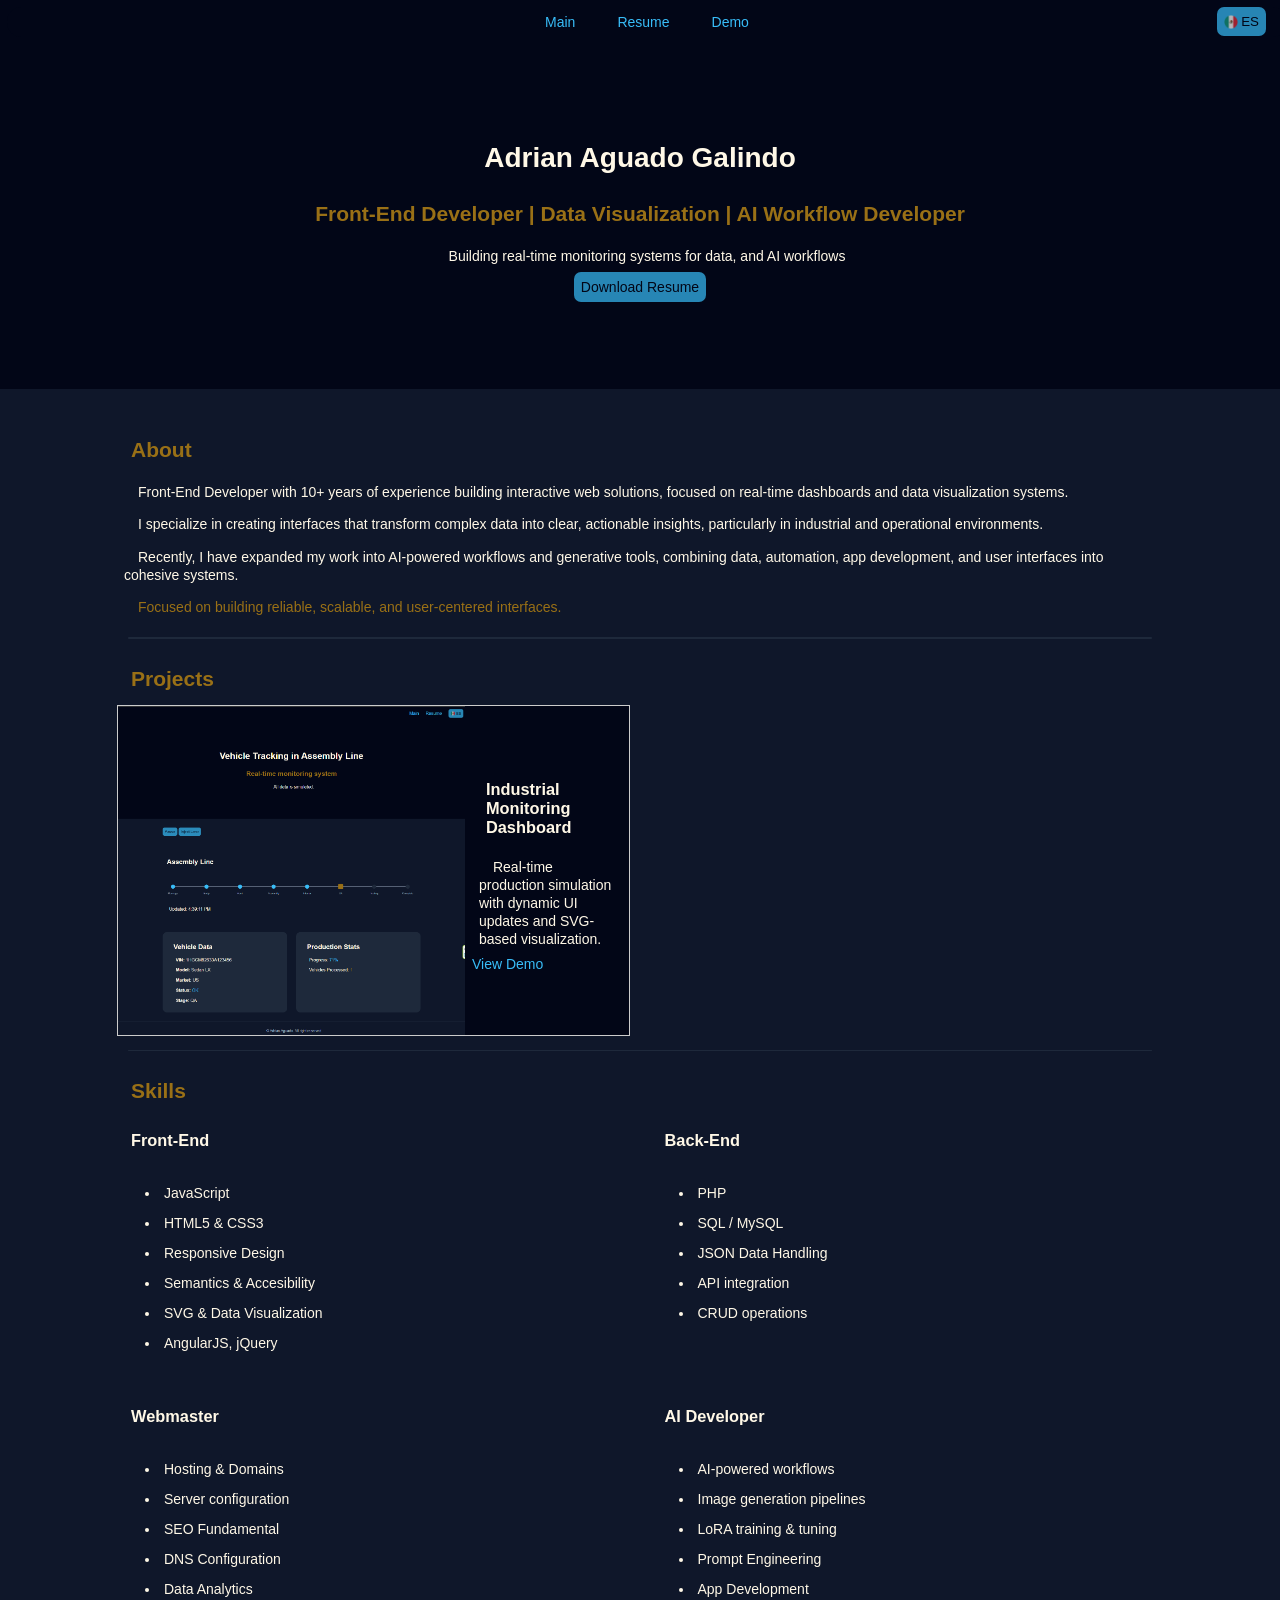
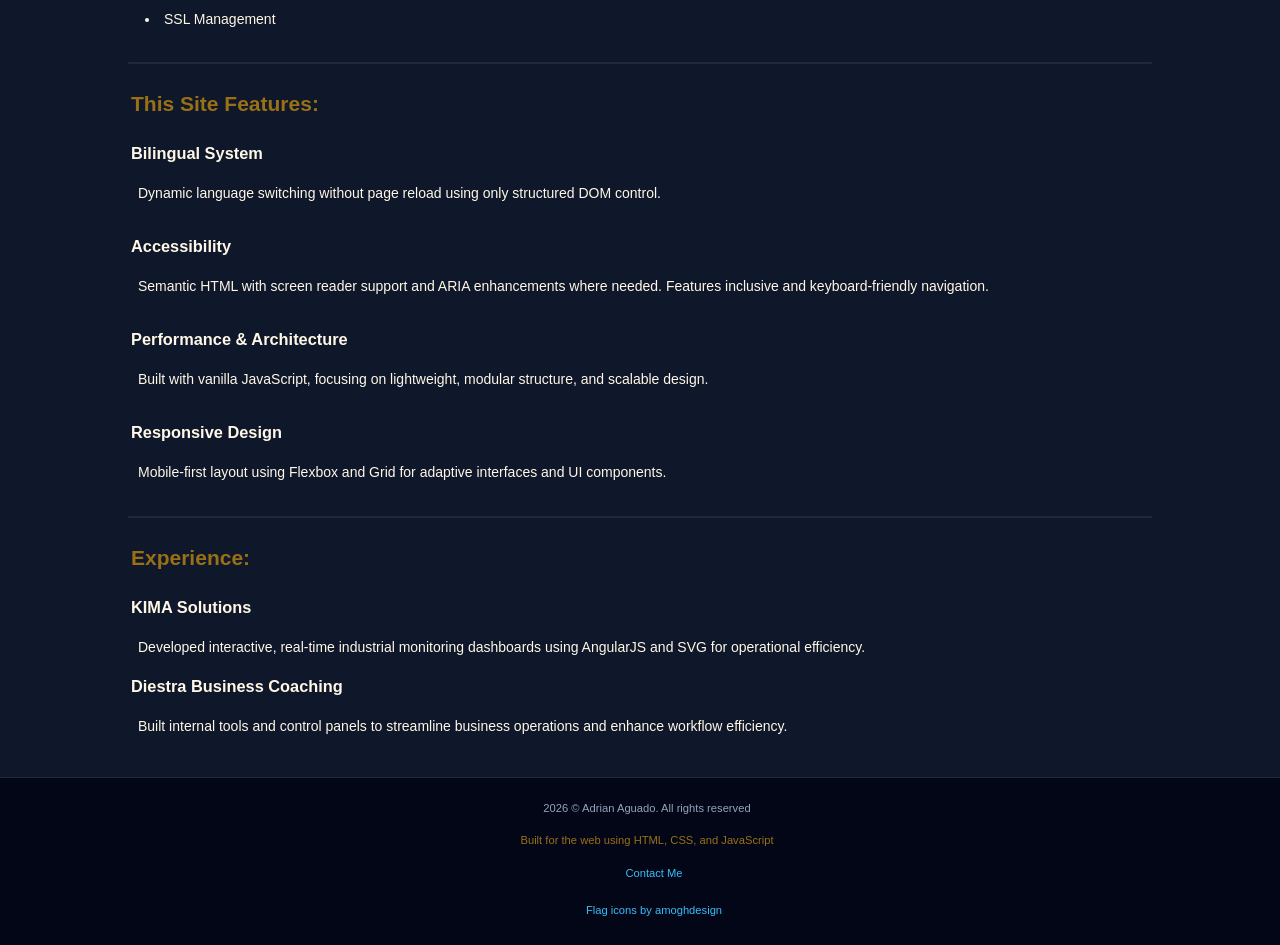
==== commit b571e8a7: "Portfolio AAG v1.0, Fully functional, responsive and menu. No projects - 26/03/26" ====
--- a/index.html
+++ b/index.html
@@ -12,8 +12,8 @@
 </head>
 <body data-page="portfolio">
   <!-- SKIP LINK (accesibilidad) -->
-  <a href="#mainContent" class="skip-link fixedTxtSize" data-lang="en">Skip to content</a>
-  <a href="#mainContent" class="skip-link fixedTxtSize" data-lang="es">Ir al contenido</a>
+  <a href="#mainContent" class="skip-link fixed-txt-size" data-lang="en">Skip to content</a>
+  <a href="#mainContent" class="skip-link fixed-txt-size" data-lang="es">Ir al contenido</a>
   <div id="langStatus" class="hidden" aria-live="polite"></div>
   <button class="lang" id="langToggle" aria-label="Change language" aria-pressed="false">
     <img src="images/mx_flag.png" alt="" data-lang="en" aria-hidden="true">
@@ -25,18 +25,24 @@
   <nav id="mainmenu">
     <span class="invisible" data-lang="en">Main navigation</span>
     <span class="invisible" data-lang="es">Navegación principal</span>
-    
-    <ul class="subNav" data-lang="en">
-      <li><a href="index.html" aria-current="page">Main</a></li>
-      <li><a href="cv.html">Resume</a></li>
-      <li><a href="demo/index.html">Demo</a></li>
-    </ul>
-
-    <ul class="subNav" data-lang="es">
-      <li><a href="index.html" aria-current="page">Principal</a></li>
-      <li><a href="cv.html">CV</a></li>
-      <li><a href="demo/index.html">Demo</a></li>
-    </ul>
+
+    <button class="menu-button" id="menuToggle" aria-label="Open Menu" aria-expanded="false" aria-controls="menuPanel">
+      <span class="material-icons" aria-hidden="true">menu</span>
+    </button>
+  
+    <div id="menuPanel" class="menu-panel">
+      <ul class="sub-menu" data-lang="en">
+        <li><a href="index.html" aria-current="page">Main</a></li>
+        <li><a href="cv.html">Resume</a></li>
+        <li><a href="demo/index.html">Demo</a></li>
+      </ul>
+
+      <ul class="sub-menu" data-lang="es">
+        <li><a href="index.html" aria-current="page">Principal</a></li>
+        <li><a href="cv.html">CV</a></li>
+        <li><a href="demo/index.html">Demo</a></li>
+      </ul>
+    </div>
   </nav>
 
   <!-- HEADER -->
@@ -406,6 +412,7 @@
     </div>
   </footer>
 
+  <script src="js/app.js"></script>
   <script src="js/lang.js"></script>
 </body>
 </html>
--- a/css/styles.css
+++ b/css/styles.css
@@ -1,3 +1,26 @@
+/* Material Icons */
+@font-face {
+    font-family: 'Material Icons';
+    font-style: normal;
+    font-weight: 400;
+    src: local('Material Icons'), 
+        url('../fnt/material_icons_regular.woff') format('woff');
+}
+.material-icons {
+    font-family: 'Material Icons';
+    font-size: 30px;
+    font-style: normal;
+    font-weight: 400;
+    display: inline-block;
+    line-height: 1;
+    text-transform: none;
+    letter-spacing: normal;
+    word-wrap: normal;
+    white-space: nowrap;
+    direction: ltr;
+    vertical-align: bottom;
+}
+
 /* Reset */
 *,
 *::before,
@@ -48,6 +71,13 @@
   text-indent: 1rem;
   line-height: 1.3rem;
 }
+ul {
+  padding: 1rem;
+  list-style: disc inside;
+}
+li {
+  padding: 0.5rem 1rem;
+}
 a {
   color: #38bdf8;
   text-decoration: none;
@@ -59,13 +89,6 @@
 }
 a:active {
   color: #997016;
-}
-ul {
-  padding: 0.5rem;
-  list-style: disc inside;
-}
-li {
-  padding: 0.5rem 1rem;
 }
 hr {
   max-width: 80vw;
@@ -104,29 +127,61 @@
 
 /* Nav */
 nav {
-  display: flex;
-  justify-content: center;
-  align-items: middle;
+  max-height: 3.5rem;
   padding: 0.5rem;
   background: #020617;
-}
-nav .subNav {
+  overflow: visible;
+}
+.sub-menu {
+  padding: 0;
   display: flex;
-  justify-content: center;
-  align-items: center;
-  gap: 1.5rem;
-  flex-grow: 1;
-  padding: 0 1.5rem;
+  flex-direction: column;
   list-style: none;
+}
+.sub-menu li {
+  padding: 0;
+}
+.sub-menu a {
+  padding: 0.5rem;
+  display: block;
+  border-radius: 0.1rem;
+}
+.menu-panel {
+  width: 250px;
+  height: 100%;
+  position: relative;
+  right: 100%;
+  background: #1e293b;
+  border-radius: 1rem;
+}
+.menu-panel.menu-open {
+  right: 0;
+  transition: right 0.3s ease;
 }
 /* Floating Button */
 .lang {
   position: fixed;
-  top: 1rem;
+  top: 0.5rem;
   right: 1rem;
-  z-index: 50;
-}
-
+  z-index: 99;
+}
+/* Menu Button */
+@media (min-width: 768px) {
+  .menu-button {
+    display:none;
+  }
+  .sub-menu {
+    justify-content: center;
+    flex-direction: row;
+    gap: 2rem;
+  }
+  .menu-panel {
+    width: 100vw;
+    background: #020617;
+    right: 0;
+    transition: right 0.3s ease;
+  }
+}
 
 /* Header */
 header {
@@ -233,16 +288,16 @@
   padding: 1.5rem;
   border-radius: 1rem;
 }
-.fixedTxtSize {
+.fixed-txt-size {
   font-size: max(14px) !important;
 }
 .tagline {
   color: #997016;
 }
-.tagline_bis {
+.tagline-bis {
   color: #38bdf8;
 }
-.tagline_g {
+.tagline-g {
   color: #94a3b8;
 }
 .margin-down {
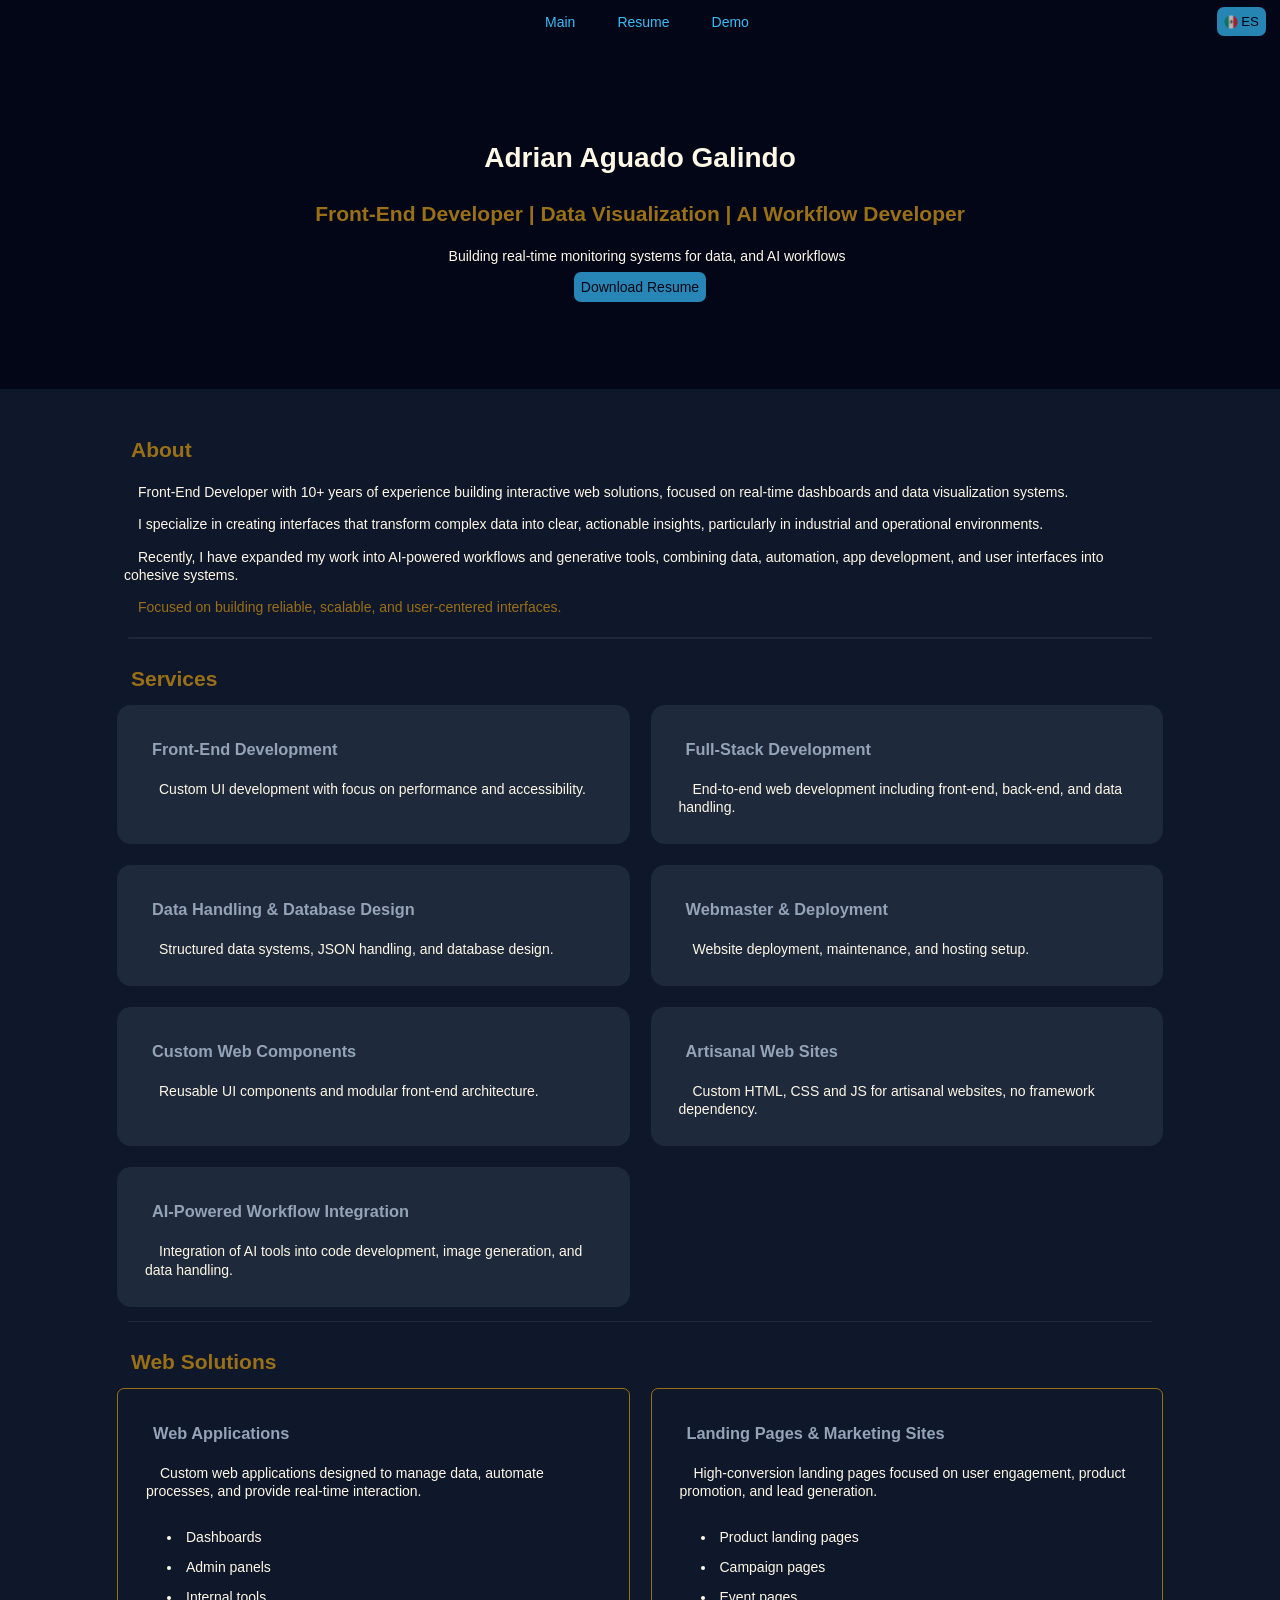
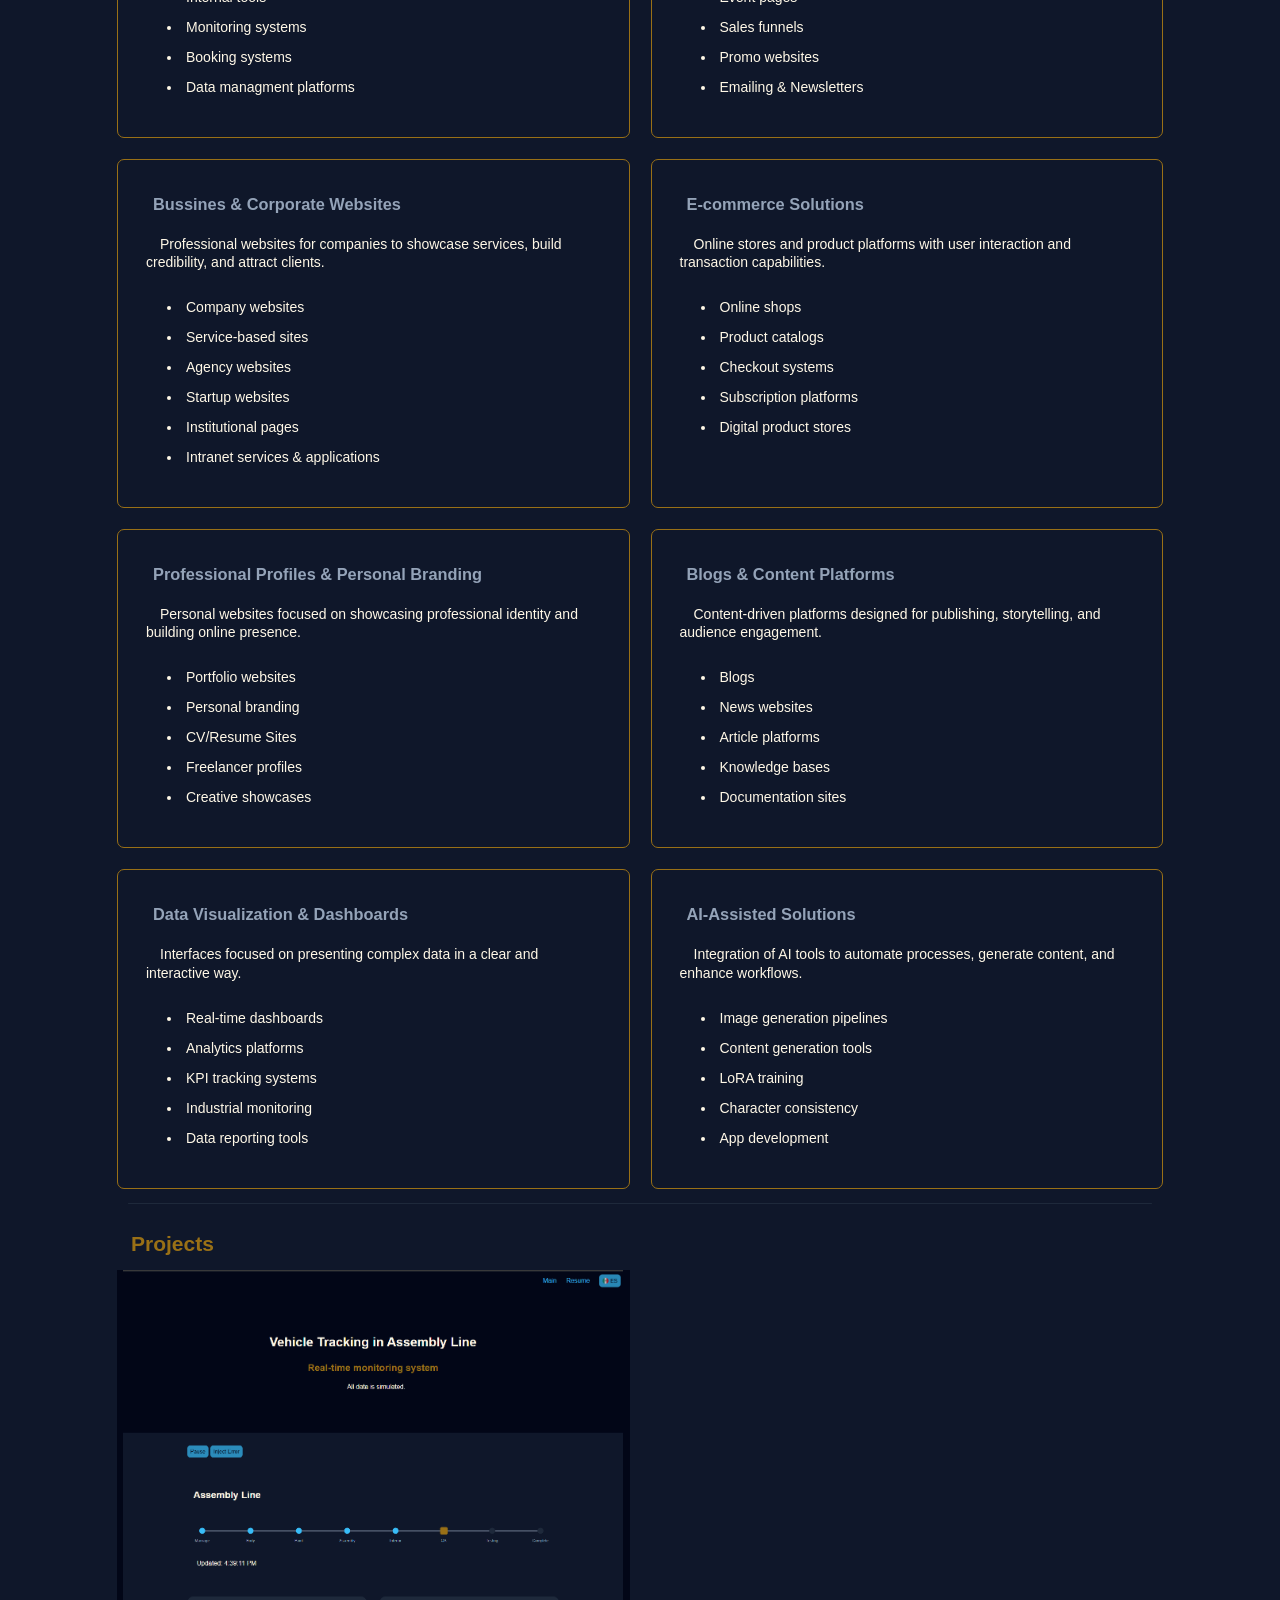
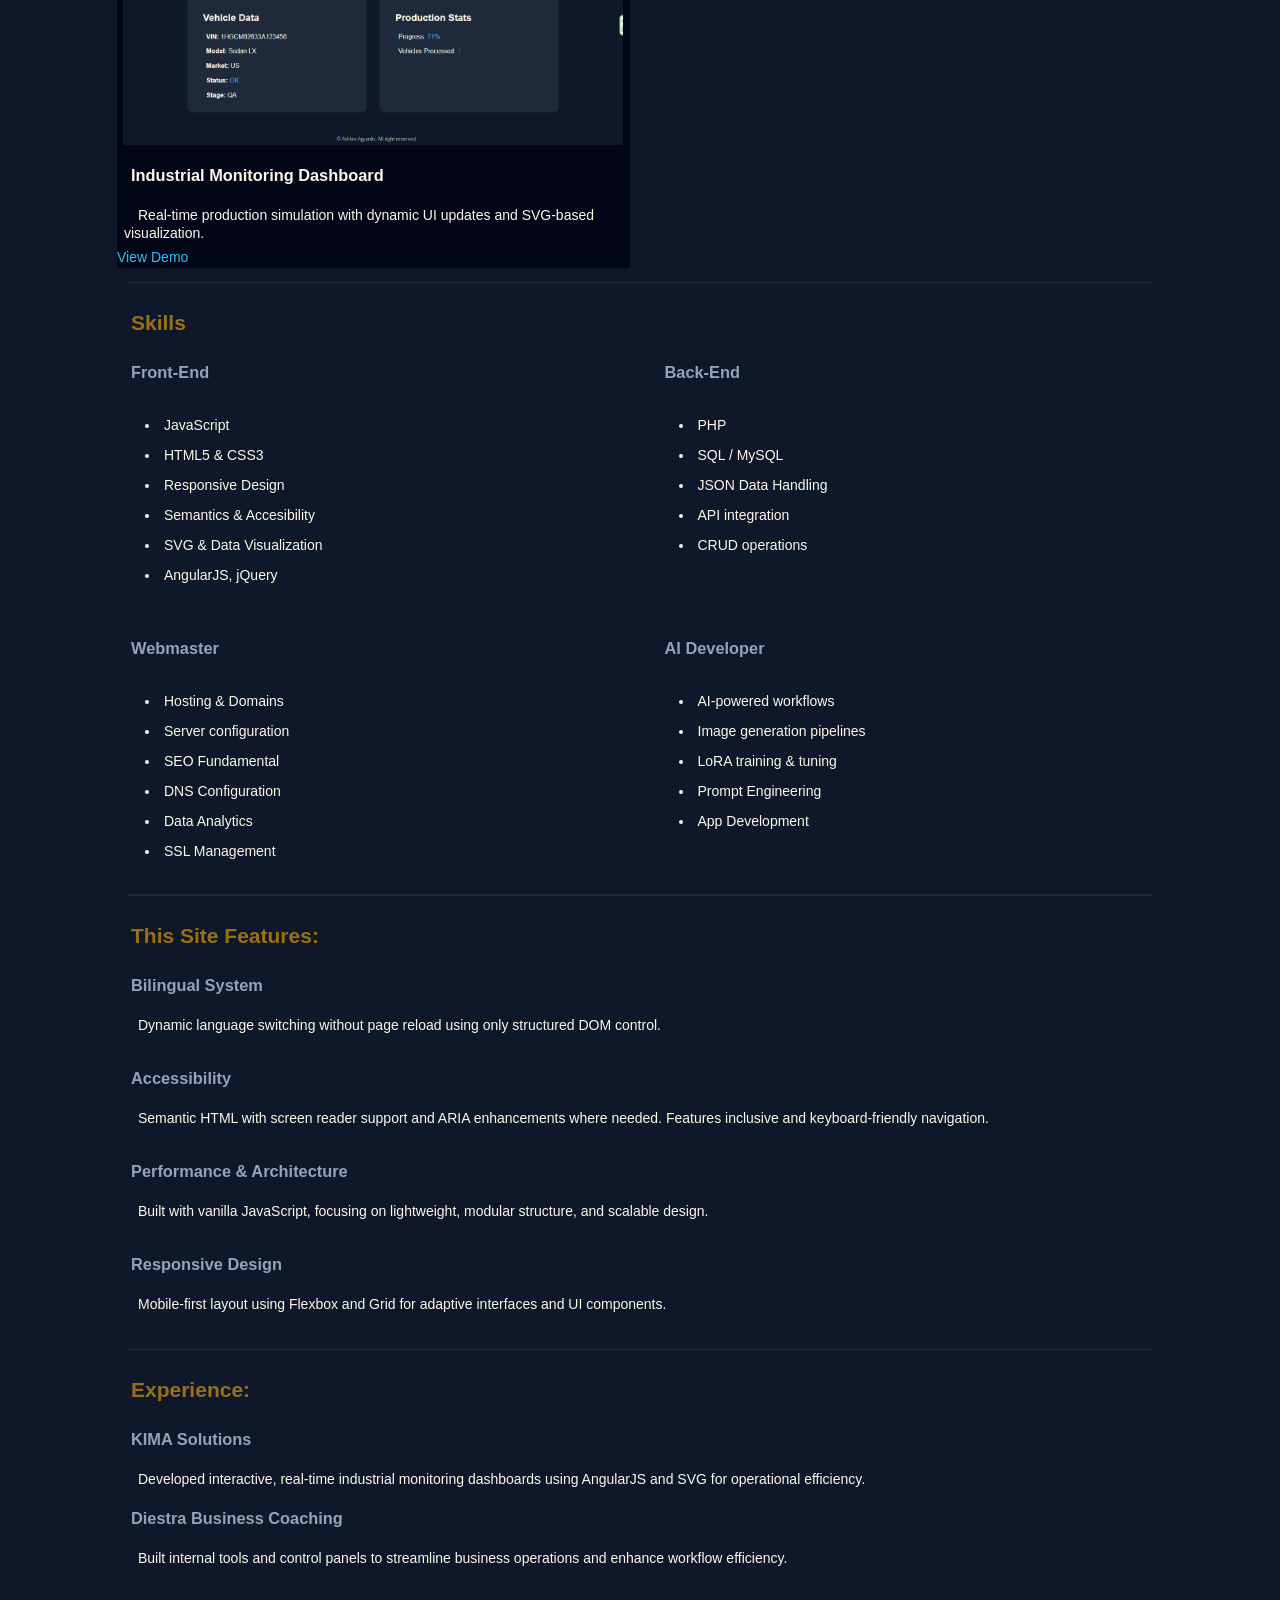
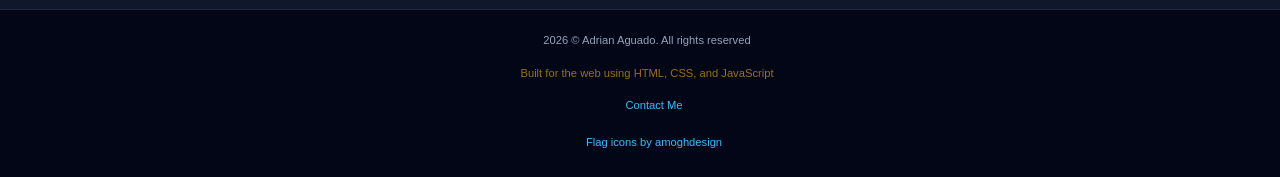
==== commit 5c6261c5: "Portfolio AAG v1.0, Fully functional, responsive and menu. No projects - 26/03/26" ====
--- a/index.html
+++ b/index.html
@@ -113,6 +113,330 @@
 
     <hr>
 
+    <!-- SERVICES -->
+
+    <section id="services" aria-labelledby="services-title">
+
+      <div data-lang="en">
+        
+        <h2 id="services-title">Services</h2>
+
+        <div class="grid-container">
+
+          <article class="card" aria-labelledby="serv-1-title">
+            <h3 id="serv-1-title" class="tagline-g">Front-End Development</h3>
+            <p>Custom UI development with focus on performance and accessibility.</p>
+          </article>
+
+          <article class="card" aria-labelledby="serv-2-title">
+            <h3 id="serv-2-title" class="tagline-g">Full-Stack Development</h3>
+            <p>End-to-end web development including front-end, back-end, and data handling.</p>
+          </article>
+
+          <article class="card" aria-labelledby="serv-3-title">
+            <h3 id="serv-3-title" class="tagline-g">Data Handling &amp; Database Design</h3>
+            <p>Structured data systems, JSON handling, and database design.</p>
+          </article>
+
+          <article class="card" aria-labelledby="serv-4-title">
+            <h3 id="serv-4-title" class="tagline-g">Webmaster &amp; Deployment</h3>
+            <p>Website deployment, maintenance, and hosting setup.</p>
+          </article>
+
+          <article class="card" aria-labelledby="serv-5-title">
+            <h3 id="serv-5-title" class="tagline-g">Custom Web Components</h3>
+            <p>Reusable UI components and modular front-end architecture.</p>
+          </article>
+
+          <article class="card" aria-labelledby="serv-6-title">
+            <h3 id="serv-6-title" class="tagline-g">Artisanal Web Sites</h3>
+            <p>Custom HTML, CSS and JS for artisanal websites, no framework dependency.</p>
+          </article>
+
+          <article class="card" aria-labelledby="serv-7-title">
+            <h3 id="serv-7-title" class="tagline-g">AI-Powered Workflow Integration</h3>
+            <p>Integration of AI tools into code development, image generation, and data handling.</p>
+          </article>
+
+        </div>
+
+      </div>
+
+      <div data-lang="es">
+
+        <h2 id="services-title">Servicios</h2>
+
+        <div class="grid-container">
+
+          <article class="card" aria-labelledby="serv-1-title">
+            <h3 id="serv-1-title" class="tagline-g">Desarrollo Front-End</h3>
+            <p>Desarrollo personalizado de UI con enfoque en el desempeño y accesibilidad.</p>
+          </article>
+
+          <article class="card" aria-labelledby="serv-2-title">
+            <h3 id="serv-2-title" class="tagline-g">Desarrollo Full-Stack</h3>
+            <p>Desarrollo web integral que incluye: front-end, back-end y manejo de datos.</p>
+          </article>
+
+          <article class="card" aria-labelledby="serv-3-title">
+            <h3 id="serv-3-title" class="tagline-g">Manejo de Datos &amp; Diseño de Bases de Datos</h3>
+            <p>Manejo de sistemas de datos estructurado, procesamiento de JASON y diseño de bases de datos.</p>
+          </article>
+
+          <article class="card" aria-labelledby="serv-4-title">
+            <h3 id="serv-4-title" class="tagline-g">Webmaster &amp; Despliegue</h3>
+            <p>Despliegue de sitios web, mantenimiento y confguración de servidores, hospedaje y dominios.</p>
+          </article>
+
+          <article class="card" aria-labelledby="serv-5-title">
+            <h3 id="serv-5-title" class="tagline-g">Componentes Web Personalizados</h3>
+            <p>Componentes de UI reutilizables y arquitectura front-end modular.</p>
+          </article>
+
+          <article class="card" aria-labelledby="serv-6-title">
+            <h3 id="serv-6-title" class="tagline-g">Sitios Web Artesanales</h3>
+            <p>HTML, CSS y JS personalizado para sitios web artesanales, sin dependencia de frameworks.</p>
+          </article>
+
+          <article class="card" aria-labelledby="serv-7-title">
+            <h3 id="serv-7-title" class="tagline-g">Integración de Flujos de Trabajo con IA</h3>
+            <p>Integración de herramientas de IA para desarrollo de código, generación de imágenes y manejo de datos.</p>
+          </article>
+
+        </div>
+
+      </div>
+
+    </section>
+
+    <hr>
+
+    <!-- SOLUTIONS -->
+
+    <section id="solutions" aria-labelledby="solutions-title">
+
+      <div data-lang="en">
+
+        <h2 id="solutions-title">Web Solutions</h2>
+        
+        <div class="grid-container">
+          
+          <article class="card-alt" aria-labelledby="sols-1-title">
+            <h3 class="tagline-g" id="sols-1-title">Web Applications</h3>
+            <p>Custom web applications designed to manage data, automate processes, and provide real-time interaction.</p>
+            <ul>
+              <li>Dashboards</li>
+              <li>Admin panels</li>
+              <li>Internal tools</li>
+              <li>Monitoring systems</li>
+              <li>Booking systems</li>
+              <li>Data managment platforms</li>
+            </ul>
+          </article>
+
+          <article class="card-alt" aria-labelledby="sols-2-title">
+            <h3 class="tagline-g" id="sols-2-title">Landing Pages &amp; Marketing Sites</h3>
+            <p>High-conversion landing pages focused on user engagement, product promotion, and lead generation.</p>
+            <ul>
+              <li>Product landing pages</li>
+              <li>Campaign pages</li>
+              <li>Event pages</li>
+              <li>Sales funnels</li>
+              <li>Promo websites</li>
+              <li>Emailing &amp; Newsletters</li>
+            </ul>
+          </article>
+
+          <article class="card-alt" aria-labelledby="sols-3-title">
+            <h3 class="tagline-g" id="sols-3-title">Bussines &amp; Corporate Websites</h3>
+            <p>Professional websites for companies to showcase services, build credibility, and attract clients.</p>
+            <ul>
+              <li>Company websites</li>
+              <li>Service-based sites</li>
+              <li>Agency websites</li>
+              <li>Startup websites</li>
+              <li>Institutional pages</li>
+              <li>Intranet services &amp; applications</li>
+            </ul>
+          </article>
+
+          <article class="card-alt" aria-labelledby="sols-4-title">
+            <h3 class="tagline-g" id="sols-4-title">E-commerce Solutions</h3>
+            <p>Online stores and product platforms with user interaction and transaction capabilities.</p>
+            <ul>
+              <li>Online shops</li>
+              <li>Product catalogs</li>
+              <li>Checkout systems</li>
+              <li>Subscription platforms</li>
+              <li>Digital product stores</li>
+            </ul>
+          </article>
+
+          <article class="card-alt" aria-labelledby="sols-5-title">
+            <h3 class="tagline-g" id="sols-5-title">Professional Profiles &amp; Personal Branding</h3>
+            <p>Personal websites focused on showcasing professional identity and building online presence.</p>
+            <ul>
+              <li>Portfolio websites</li>
+              <li>Personal branding</li>
+              <li>CV/Resume Sites</li>
+              <li>Freelancer profiles</li>
+              <li>Creative showcases</li>
+            </ul>
+          </article>
+
+          <article class="card-alt" aria-labelledby="sols-6-title">
+            <h3 class="tagline-g" id="sols-6-title">Blogs &amp; Content Platforms </h3>
+            <p>Content-driven platforms designed for publishing, storytelling, and audience engagement.</p>
+            <ul>
+              <li>Blogs</li>
+              <li>News websites</li>
+              <li>Article platforms</li>
+              <li>Knowledge bases</li>
+              <li>Documentation sites</li>
+            </ul>
+          </article>
+
+          <article class="card-alt" aria-labelledby="sols-7-title">
+            <h3 class="tagline-g" id="sols-7-title">Data Visualization &amp; Dashboards</h3>
+            <p>Interfaces focused on presenting complex data in a clear and interactive way.</p>
+            <ul>
+              <li>Real-time dashboards</li>
+              <li>Analytics platforms</li>
+              <li>KPI tracking systems</li>
+              <li>Industrial monitoring</li>
+              <li>Data reporting tools</li>
+            </ul>
+          </article>
+
+          <article class="card-alt" aria-labelledby="sols-8-title">
+            <h3 class="tagline-g" id="sols-8-title">AI-Assisted Solutions</h3>
+            <p>Integration of AI tools to automate processes, generate content, and enhance workflows.</p>
+            <ul>
+              <li>Image generation pipelines</li>
+              <li>Content generation tools</li>
+              <li>LoRA training</li>
+              <li>Character consistency</li>
+              <li>App development</li>
+            </ul>
+          </article>
+
+        </div>
+
+      </div>
+
+      <div data-lang="es">
+
+        <h2 id="solutions-title">Soluciones Web</h2>
+
+        <div class="grid-container">
+
+          <article class="card-alt" aria-labelledby="sols-1-title">
+            <h3 class="tagline-g" id="sols-1-title">Aplicaciones Web</h3>
+            <p>Aplicaciones web personalizadas diseñadas para manejo de datos, automatización de procesos e interacción en tiempo real.</p>
+            <ul>
+              <li>Dashboards</li>
+              <li>Paneles de administración</li>
+              <li>Herramientas internas</li>
+              <li>Sistemas de monotireo</li>
+              <li>Reservaciones</li>
+              <li>Plataformas de manejo de datos</li>
+            </ul>
+          </article>
+
+          <article class="card-alt" aria-labelledby="sols-2-title">
+            <h3 class="tagline-g" id="sols-2-title">Landing Pages &amp; Sitios de marketing</h3>
+            <p>Landing pages de alta conversión enfocadas en atracción de usuarios, promocíon de productos y generación de clientes.</p>
+            <ul>
+              <li>Landing pages de productos</li>
+              <li>Páginas de campañas</li>
+              <li>Páginas de eventos</li>
+              <li>Embudos de ventas</li>
+              <li>Sitios web promocionales</li>
+              <li>Emailing &amp; Boltines</li>
+            </ul>
+          </article>
+
+          <article class="card-alt" aria-labelledby="sols-3-title">
+            <h3 class="tagline-g" id="sols-3-title">Sitios Web Corporativos &amp; Negocios</h3>
+            <p>Sitios web profesionales como escaparate para servicios empresariales, esto ayuda a ocnstruir credibilidad y atraer clientes.</p>
+            <ul>
+              <li>Sitios web para compañías</li>
+              <li>Sitos web basados en servicios</li>
+              <li>Sitios web para agencias</li>
+              <li>Startups</li>
+              <li>Páginas institucionales</li>
+              <li>Servicios &amp; aplicaciones en intranet</li>
+            </ul>
+          </article>
+
+          <article class="card-alt" aria-labelledby="sols-4-title">
+            <h3 class="tagline-g" id="sols-4-title">Soluciones Comercio Electrónico</h3>
+            <p>Tiendas en línea y plataformas de productos que permiten interacción con los usuarios y tienen capacidad para realizar transacciones.</p>
+            <ul>
+              <li>Tiendas en línea</li>
+              <li>Catálogos de productos</li>
+              <li>Sistemas de pago</li>
+              <li>Plataformas de suscripción</li>
+              <li>Tiendas para productos digitles</li>
+            </ul>
+          </article>
+
+          <article class="card-alt" aria-labelledby="sols-5-title">
+            <h3 class="tagline-g" id="sols-5-title">Perfiles Profesionales &amp; Marca Personal</h3>
+            <p>Sitios web personales, enfocados en mostrar una identidad profesional y construir una presencia en línea.</p>
+            <ul>
+              <li>Portafolios en línea</li>
+              <li>Sitio web personalizado</li>
+              <li>Sitio web para CV</li>
+              <li>Perfiles Freelancer</li>
+              <li>Galerías creativas</li>
+            </ul>
+          </article>
+
+          <article class="card-alt" aria-labelledby="sols-6-title">
+            <h3 class="tagline-g" id="sols-6-title">Blogs &amp; Plataformas de contenido </h3>
+            <p>Plataformas de contenido diseñadas para publicar, crear narrativas y conectar con la audiencia.</p>
+            <ul>
+              <li>Blogs</li>
+              <li>Sitios web de noticias</li>
+              <li>Plataformas de artículos</li>
+              <li>Bases de conocimiento</li>
+              <li>Sitios para documentación</li>
+            </ul>
+          </article>
+
+          <article class="card-alt" aria-labelledby="sols-7-title">
+            <h3 class="tagline-g" id="sols-7-title">Visualización de datos &amp; Dashboards</h3>
+            <p>Interfaces enfocadas en representar datos complejos de manera clara e interactiva.</p>
+            <ul>
+              <li>Dashboards en tiempo real</li>
+              <li>Plataformas de análisis</li>
+              <li>Sistemas de monitoreo de KPI</li>
+              <li>Monitoreo industrial</li>
+              <li>Herramientas para reporte de datos</li>
+            </ul>
+          </article>
+
+          <article class="card-alt" aria-labelledby="sols-8-title">
+            <h3 class="tagline-g" id="sols-8-title">Soluciones asistidas por IA</h3>
+            <p>Integración de herramientas IA para automatización de procesos, generación de contenido y mejora de flujos de trabajo.</p>
+            <ul>
+              <li>Pipelines para generación de imágenes</li>
+              <li>Herramientas para generación de contenido</li>
+              <li>Entrenamiento de LoRA</li>
+              <li>Consistencia de personajes</li>
+              <li>Desarrollo de aplicaciones</li>
+            </ul>
+          </article>
+
+        </div>
+
+      </div>
+
+    </section>
+
+    <hr>
+
     <!-- PROJECTS -->
     <section id="featured" aria-labelledby="projects-title">
 
@@ -171,8 +495,8 @@
 
         <div class="grid-container">
           
-          <article>
-            <h3>Front-End</h3>
+          <article aria-labelledby="skill-1-title">
+            <h3 id="skill-1-title" class="tagline-g">Front-End</h3>
             <ul>
               <li>JavaScript</li>
               <li>HTML5 &amp; CSS3</li>
@@ -183,8 +507,8 @@
             </ul>
           </article>
 
-          <article>
-            <h3>Back-End</h3>
+          <article aria-labelledby="skill-2-title">
+            <h3 id="skill-2-title" class="tagline-g">Back-End</h3>
             <ul>
               <li>PHP</li>
               <li>SQL / MySQL</li>
@@ -194,8 +518,8 @@
             </ul>
           </article>
 
-          <article>
-            <h3>Webmaster</h3>
+          <article aria-labelledby="skill-3-title">
+            <h3 id="skill-3-title" class="tagline-g">Webmaster</h3>
             <ul>
               <li>Hosting &amp; Domains</li>
               <li>Server configuration</li>
@@ -206,8 +530,8 @@
             </ul>
           </article>
 
-          <article>
-            <h3>AI Developer</h3>
+          <article aria-labelledby="skill-4-title">
+            <h3 id="skill-4-title" class="tagline-g">AI Developer</h3>
             <ul>
               <li>AI-powered workflows</li>
               <li>Image generation pipelines</li>
@@ -227,8 +551,8 @@
         
         <div class="grid-container">
           
-          <article>
-            <h3>Front-End</h3>
+          <article aria-labelledby="skill-1-title">
+            <h3 id="skill-1-title" class="tagline-g">Front-End</h3>
             <ul>
               <li>JavaScript</li>
               <li>HTML5 &amp; CSS3</li>
@@ -239,8 +563,8 @@
             </ul>
           </article>
 
-          <article>
-            <h3>Back-End</h3>
+          <article aria-labelledby="skill-2-title">
+            <h3 id="skill-2-title" class="tagline-g">Back-End</h3>
             <ul>
               <li>PHP</li>
               <li>SQL / MySQL</li>
@@ -250,8 +574,8 @@
             </ul>
           </article>
 
-          <article>
-            <h3>Webmaster</h3>
+          <article aria-labelledby="skill-3-title">
+            <h3 id="skill-3-title" class="tagline-g">Webmaster</h3>
             <ul>
               <li>Hospedaje &amp; Dominios</li>
               <li>Configuración de Servidores</li>
@@ -262,8 +586,8 @@
             </ul>
           </article>
 
-          <article>
-            <h3>Desarrollo IA</h3>
+          <article aria-labelledby="skill-4-title">
+            <h3 id="skill-4-title" class="tagline-g">Desarrollo IA</h3>
             <ul>
               <li>Flujos de trabajo potenciados por IA</li>
               <li>Pipelines para generación de imágenes</li>
@@ -288,23 +612,23 @@
 
         <h2 id="thissite-title">This Site Features:</h2>
         
-        <article class="margin-down">
-          <h3>Bilingual System</h3>
+        <article class="margin-down" aria-labelledby="feat-1-title">
+          <h3 id="feat-1-title" class="tagline-g">Bilingual System</h3>
           <p>Dynamic language switching without page reload using only structured DOM control.</p>
         </article>
 
-        <article class="margin-down">
-          <h3>Accessibility</h3>
+        <article class="margin-down" aria-labelledby="feat-2-title">
+          <h3 id="feat-2-title" class="tagline-g">Accessibility</h3>
           <p>Semantic HTML with screen reader support and ARIA enhancements where needed. Features inclusive and keyboard-friendly navigation.</p>
         </article>
 
-        <article class="margin-down">
-          <h3>Performance &amp; Architecture</h3>
+        <article class="margin-down" aria-labelledby="feat-3-title">
+          <h3 id="feat-3-title" class="tagline-g">Performance &amp; Architecture</h3>
           <p>Built with vanilla JavaScript, focusing on lightweight, modular structure, and scalable design.</p>
         </article>
 
-        <article class="margin-down">
-          <h3>Responsive Design</h3>
+        <article class="margin-down" aria-labelledby="feat-4-title">
+          <h3 id="feat-4-title" class="tagline-g">Responsive Design</h3>
           <p>Mobile-first layout using Flexbox and Grid for adaptive interfaces and UI components.</p>
         </article>
 
@@ -314,23 +638,23 @@
 
         <h2 id="thissite-title">Características del sitio:</h2>
 
-        <article class="margin-down">
-          <h3>Sistema Bilingüe</h3>
+        <article class="margin-down" aria-labelledby="feat-1-title">
+          <h3 id="feat-1-title" class="tagline-g">Sistema Bilingüe</h3>
           <p>Cambio dinámico de idioma sin recargar la página, utilizando únicamente control estructurado del DOM.</p>
         </article>
 
-        <article class="margin-down">
-          <h3>Accesibilidad</h3>
+        <article class="margin-down" aria-labelledby="feat-2-title">
+          <h3 id="feat-2-title" class="tagline-g">Accesibilidad</h3>
           <p>HTML semántico con soporte para lectores de pantalla y etiquetado ARIA cuando fue necesario. La navegación es inclusiva y accesible para el teclado.</p>
         </article>
 
-        <article class="margin-down">
-          <h3>Desempeño &amp; Arquitectura </h3>
+        <article class="margin-down" aria-labelledby="feat-3-title">
+          <h3 id="feat-3-title" class="tagline-g">Desempeño &amp; Arquitectura </h3>
           <p>Construido sólo con JavaScript, con enfoque en ligereza de líneas, estructura modular y diseño escalable.</p>
         </article>
 
-        <article class="margin-down">
-          <h3>Diseño Responsivo</h3>
+        <article class="margin-down" aria-labelledby="feat-4-title">
+          <h3 id="feat-4-title" class="tagline-g">Diseño Responsivo</h3>
           <p>Diseñado con un enfoque mobile-first, utilizando Flexbox y Grid para crear una interfaz y componentes UI adaptativos.</p>
         </article>
 
@@ -347,15 +671,15 @@
 
         <h2 id="experience-title">Experience:</h2>
 
-        <article>
-          <h3>KIMA Solutions</h3>
+        <article aria-labelledby="exp-1-title">
+          <h3 id="exp-1-title" class="tagline-g">KIMA Solutions</h3>
           <p>
             Developed interactive, real-time industrial monitoring dashboards using AngularJS and SVG for operational efficiency.
           </p>
         </article>
 
-        <article>
-          <h3>Diestra Business Coaching</h3>
+        <article aria-labelledby="exp-2-title">
+          <h3 id="exp-2-title" class="tagline-g">Diestra Business Coaching</h3>
           <p>
             Built internal tools and control panels to streamline business operations and   enhance workflow efficiency.
           </p>
@@ -367,15 +691,15 @@
 
         <h2 id="experience-title">Experiencia:</h2>
 
-        <article>
-          <h3>KIMA Solutions</h3>
+        <article aria-labelledby="exp-1-title">
+          <h3 id="exp-1-title" class="tagline-g">KIMA Solutions</h3>
           <p>
             Desarrollo de dashboards interactivos de monitoreo industrial en tiempo real usando AngularJS y SVG para mejorar la eficiencia operativa.
           </p>
         </article>
 
-        <article>
-          <h3>Diestra Business Coaching</h3>
+        <article aria-labelledby="exp-2-title">
+          <h3 id="exp-2-title" class="tagline-g">Diestra Business Coaching</h3>
           <p>
             Creación de herramientas internas y paneles de control para optimizar las operaciones del negocio y mejorar los flujos de trabajo.
           </p>
--- a/css/styles.css
+++ b/css/styles.css
@@ -210,11 +210,10 @@
   flex-direction: column;
   gap: 0.5rem;
   align-items: center;
-  border: 1px solid #ccc;
   background-color: #020617;
 }
 .projects-card img {
-  width: auto;
+  width: 100%;
   max-width: 500px;
   height: auto;
   object-fit: cover;
@@ -239,7 +238,7 @@
 }
 @media (min-width: 768px) {
   .grid-container {
-    grid-template-columns: repeat(2, 1fr);
+    grid-template-columns: repeat(2, minmax(0, 1fr));
   }
 }
 @media (min-width: 1000px) {
@@ -247,18 +246,18 @@
     max-width: 85vw;
   }
   .projects-grid {
-    grid-template-columns: repeat(2, 1fr);
-  }
-}
-@media (min-width: 1200px) {
+    grid-template-columns: repeat(2, minmax(0, 1fr));
+  }
+}
+@media (min-width: 1300px) {
   .projects-card {
     flex-direction: row;
     align-items: center;
   }
 }
-@media (min-width: 1400px) {
+@media (min-width: 1700px) {
   .grid-container {
-    grid-template-columns: repeat(4, 1fr);
+    grid-template-columns: repeat(4, minmax(0, 1fr));
   }
 }
 
@@ -288,6 +287,11 @@
   padding: 1.5rem;
   border-radius: 1rem;
 }
+.card-alt {
+  padding: 1.5rem;
+  border: 1px solid #997016;
+  border-radius: 0.5rem;
+}
 .fixed-txt-size {
   font-size: max(14px) !important;
 }
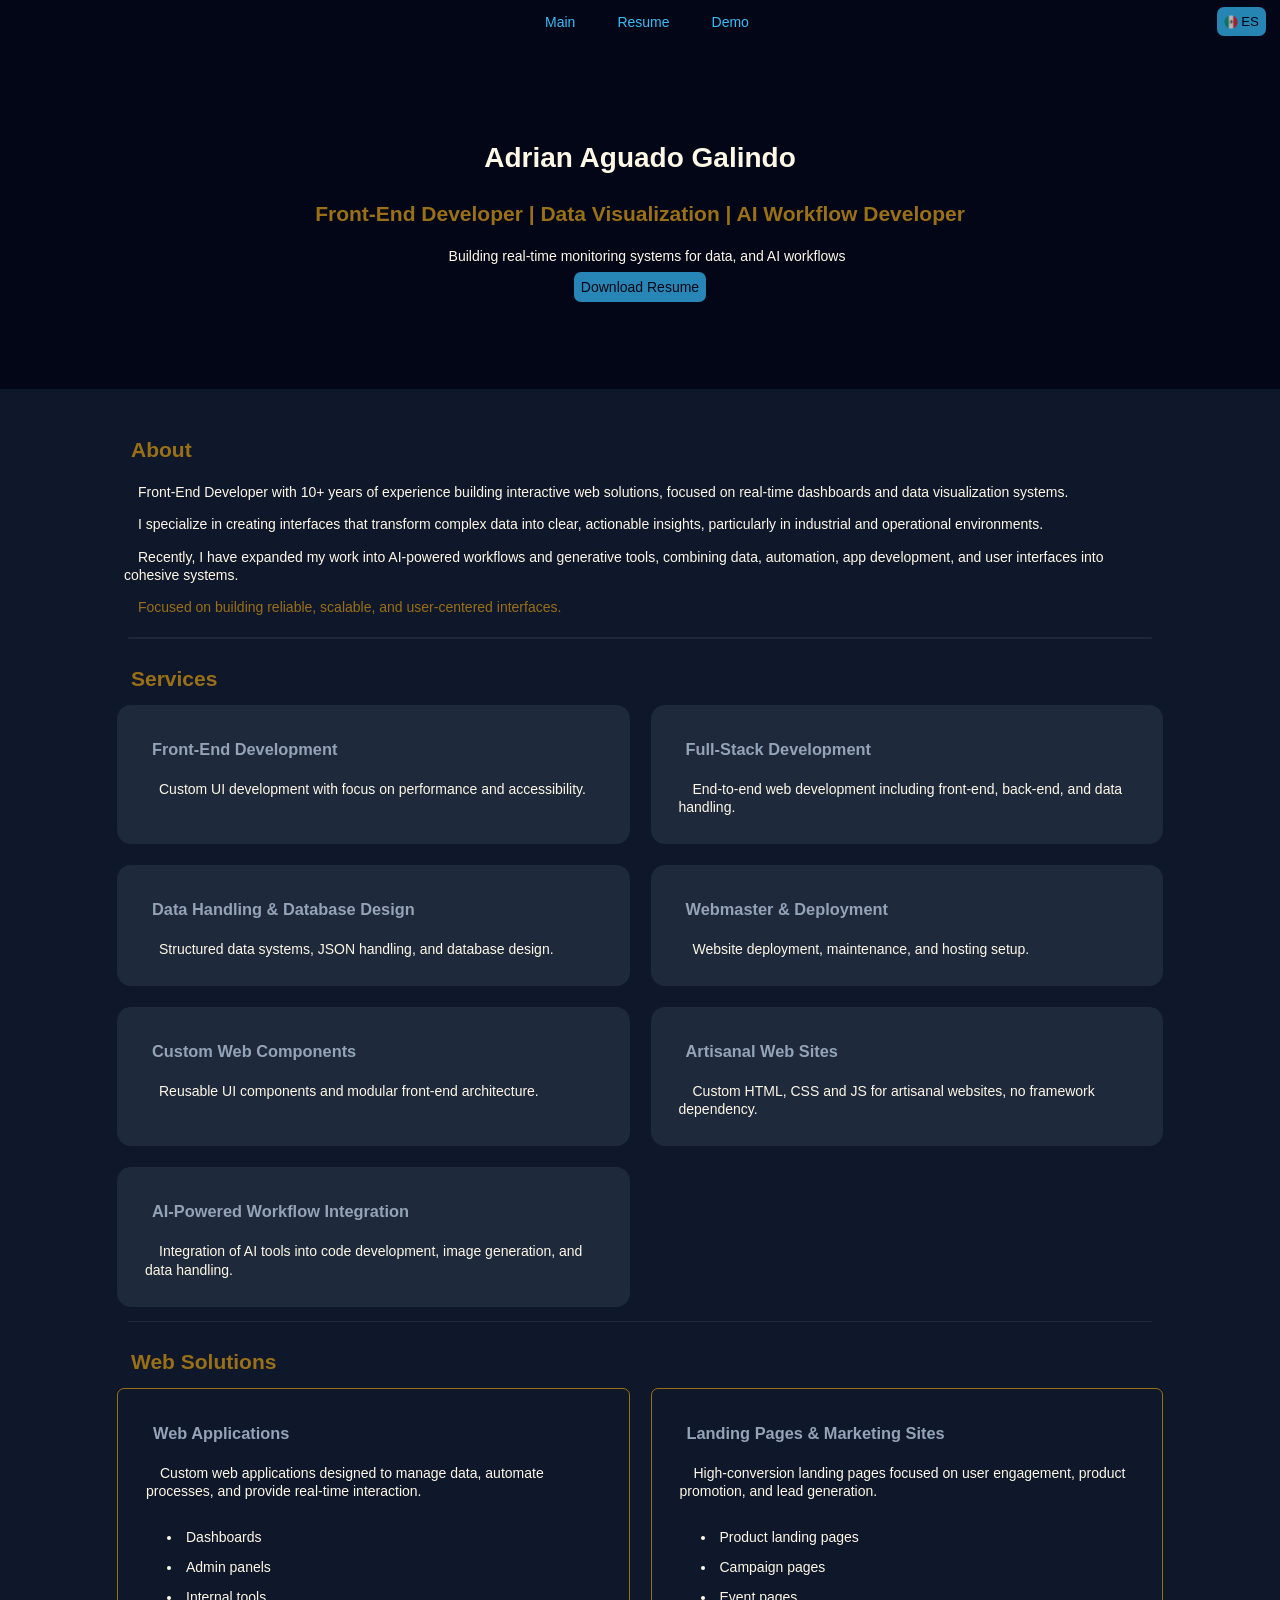
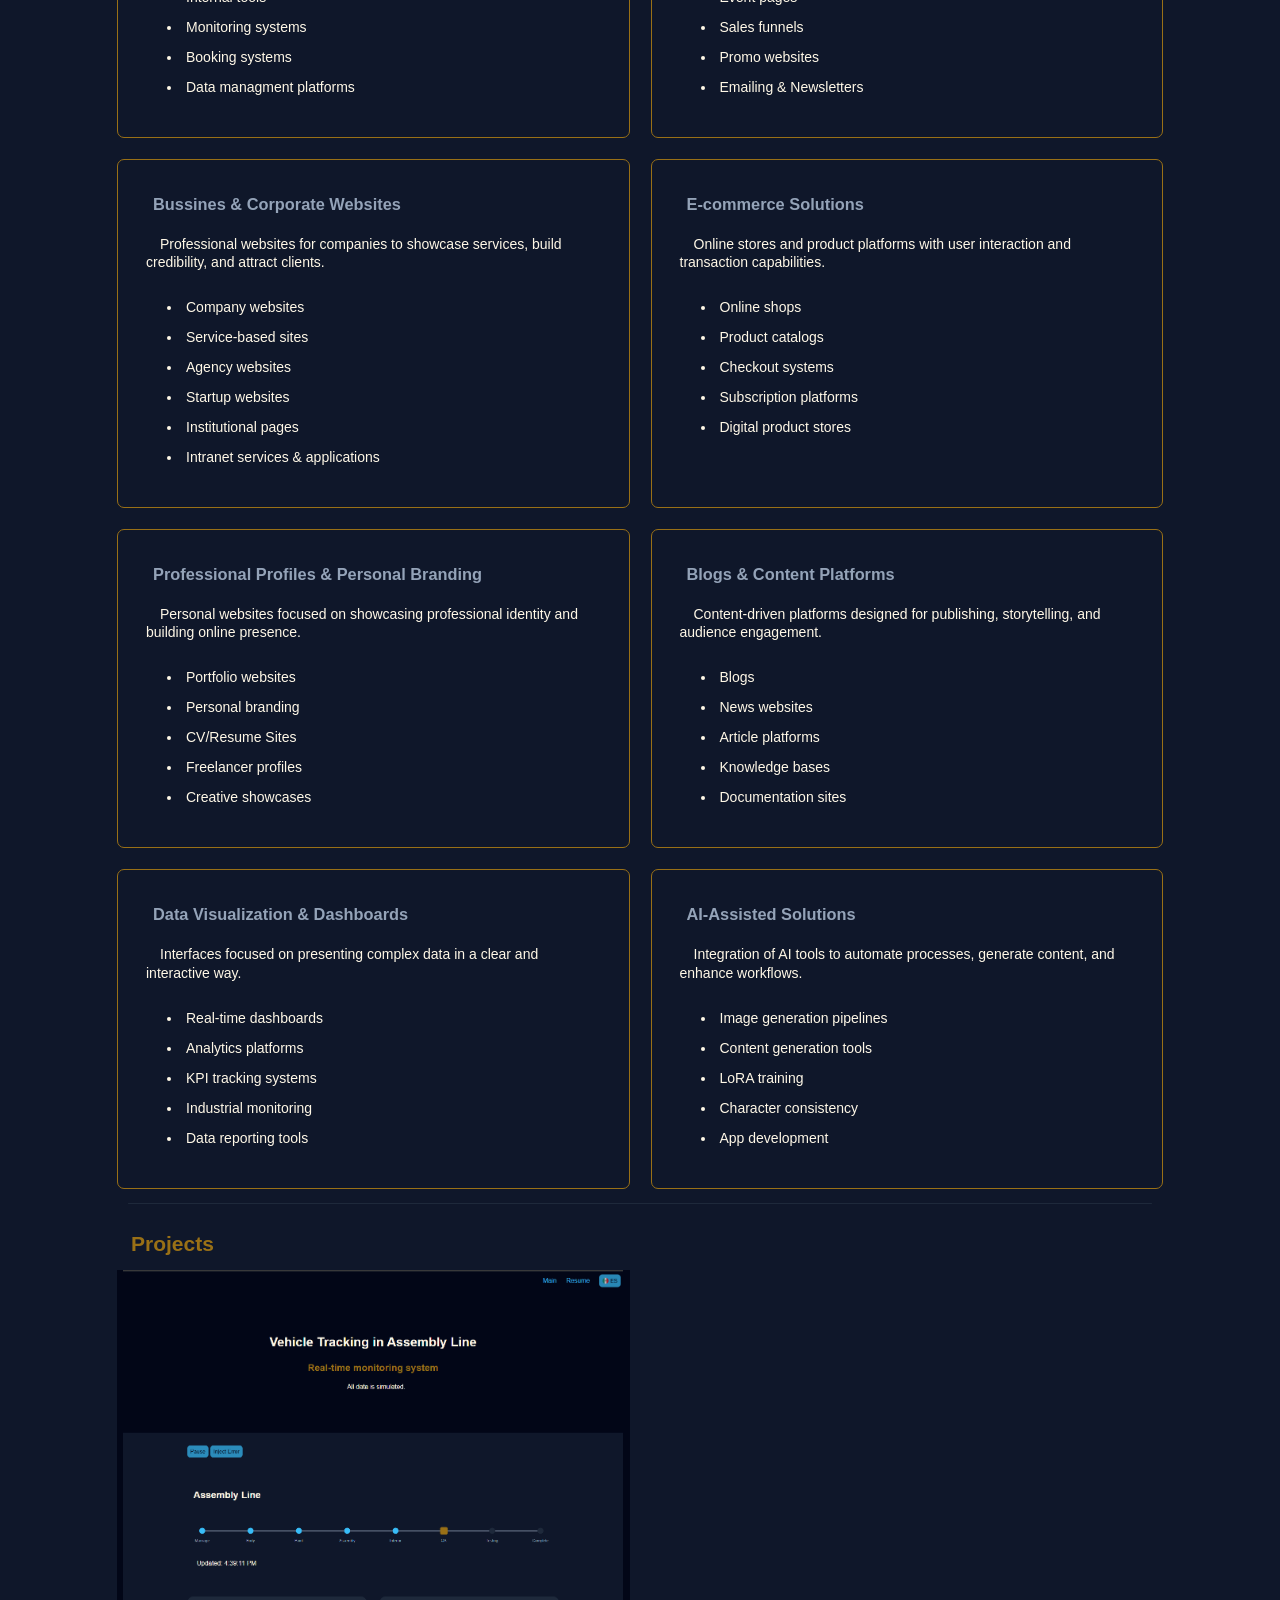
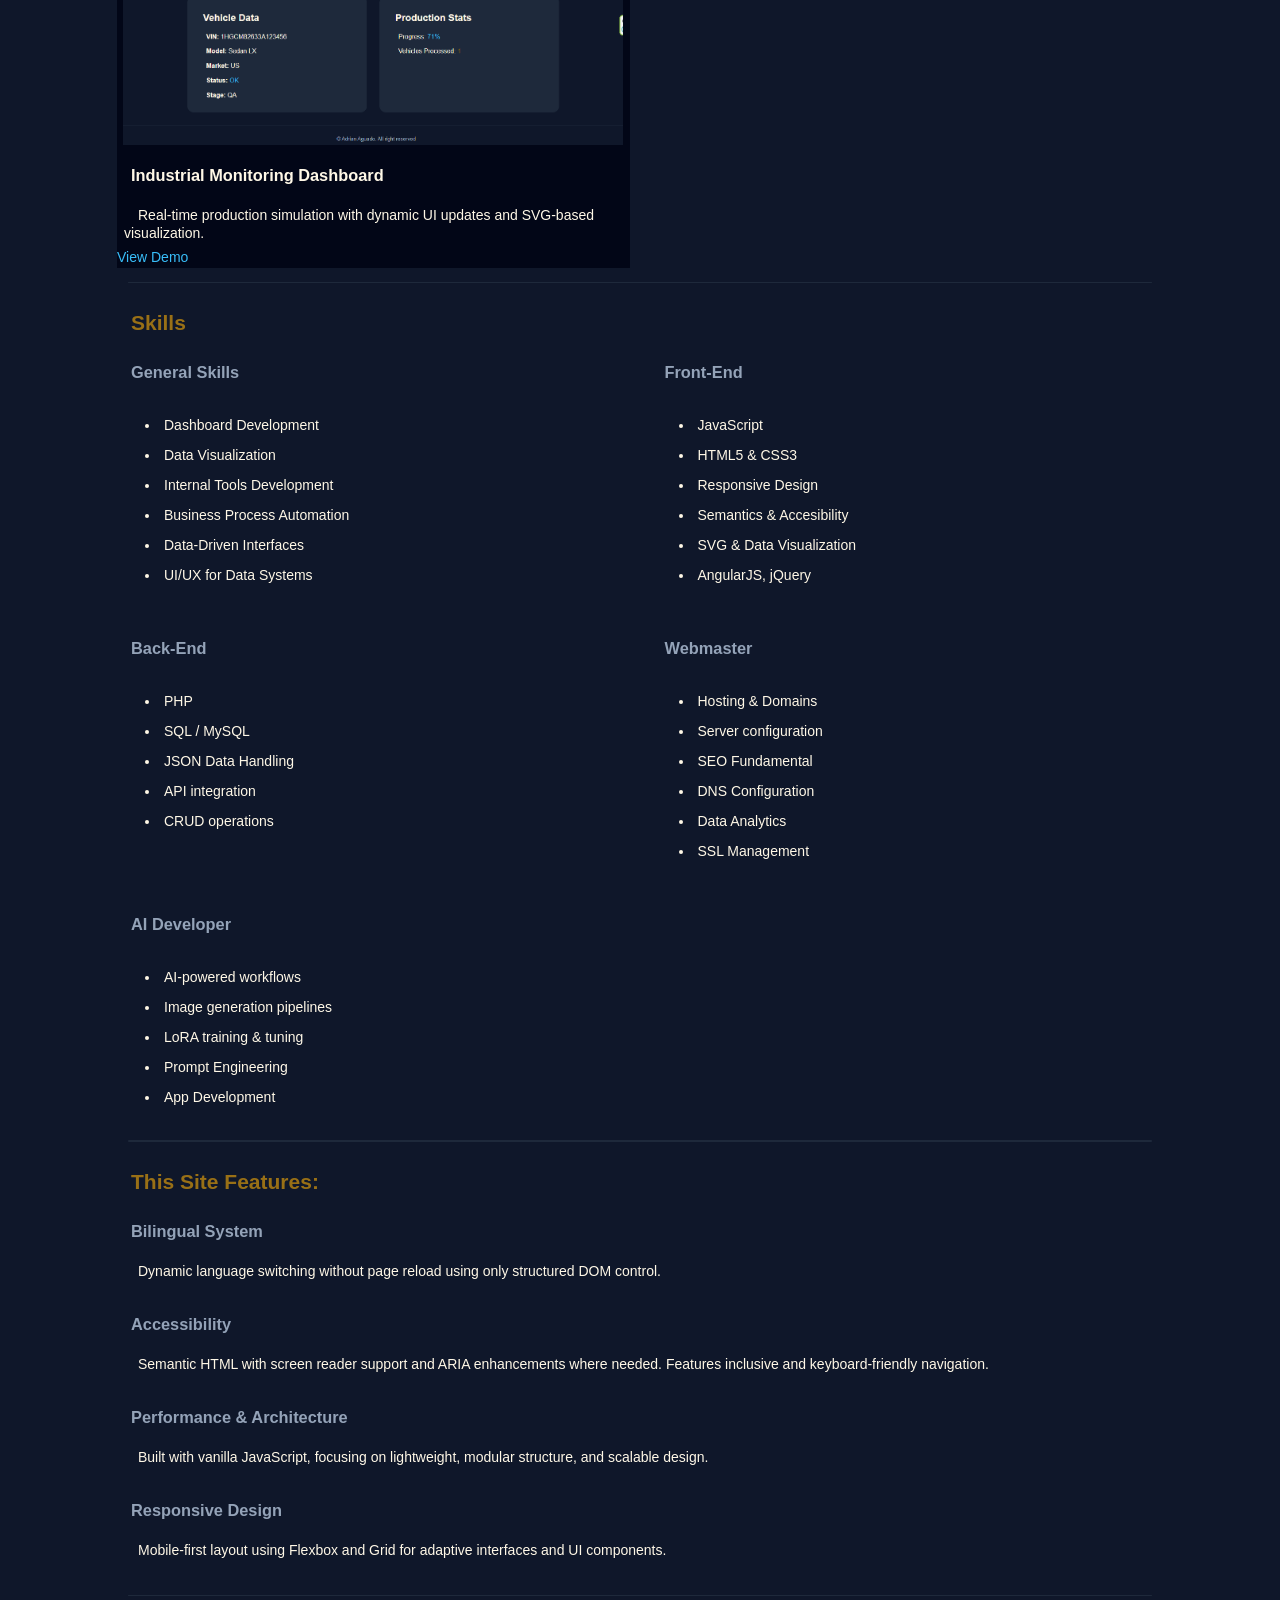
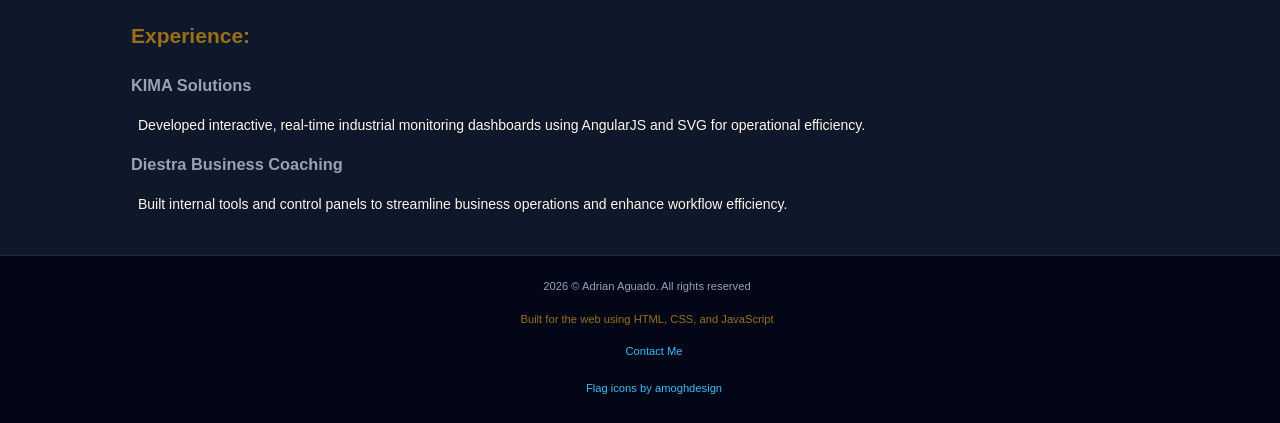
==== commit 5b22539b: "Portfolio AAG v1.0, Fully functional, responsive and menu. No projects - 26/03/26" ====
--- a/index.html
+++ b/index.html
@@ -496,6 +496,18 @@
         <div class="grid-container">
           
           <article aria-labelledby="skill-1-title">
+            <h3 id="skill-1-title" class="tagline-g">General Skills</h3>
+            <ul>
+              <li>Dashboard Development</li>
+              <li>Data Visualization</li>
+              <li>Internal Tools Development</li>
+              <li>Business Process Automation</li>
+              <li>Data-Driven Interfaces</li>
+              <li>UI/UX for Data Systems</li>
+            </ul>
+          </article>
+
+          <article aria-labelledby="skill-1-title">
             <h3 id="skill-1-title" class="tagline-g">Front-End</h3>
             <ul>
               <li>JavaScript</li>
@@ -550,6 +562,18 @@
         <h2 id="skills-title">Habilidades:</h2>
         
         <div class="grid-container">
+
+          <article aria-labelledby="skill-1-title">
+            <h3 id="skill-1-title" class="tagline-g">Habilidades Generales</h3>
+            <ul>
+              <li>Desarrollo de dashboards</li>
+              <li>Visualización de datos</li>
+              <li>Desarrollo de herramientas internas</li>
+              <li>automatización de procesos</li>
+              <li>Interfaces para datos</li>
+              <li>UI/UX para sistemas de datos</li>
+            </ul>
+          </article>
           
           <article aria-labelledby="skill-1-title">
             <h3 id="skill-1-title" class="tagline-g">Front-End</h3>
--- a/css/styles.css
+++ b/css/styles.css
@@ -51,7 +51,7 @@
   width: 100%;
   height: auto;
   overflow: scroll;
-  /*font-size: calc(16px + 6 * ((100vw - 320px) / 680)); */
+  /*font-size: calc( 16px + 6 * ((100vw - 320px) / 680) ); */
   font-weight: 400;
   scroll-behavior: smooth;
 }
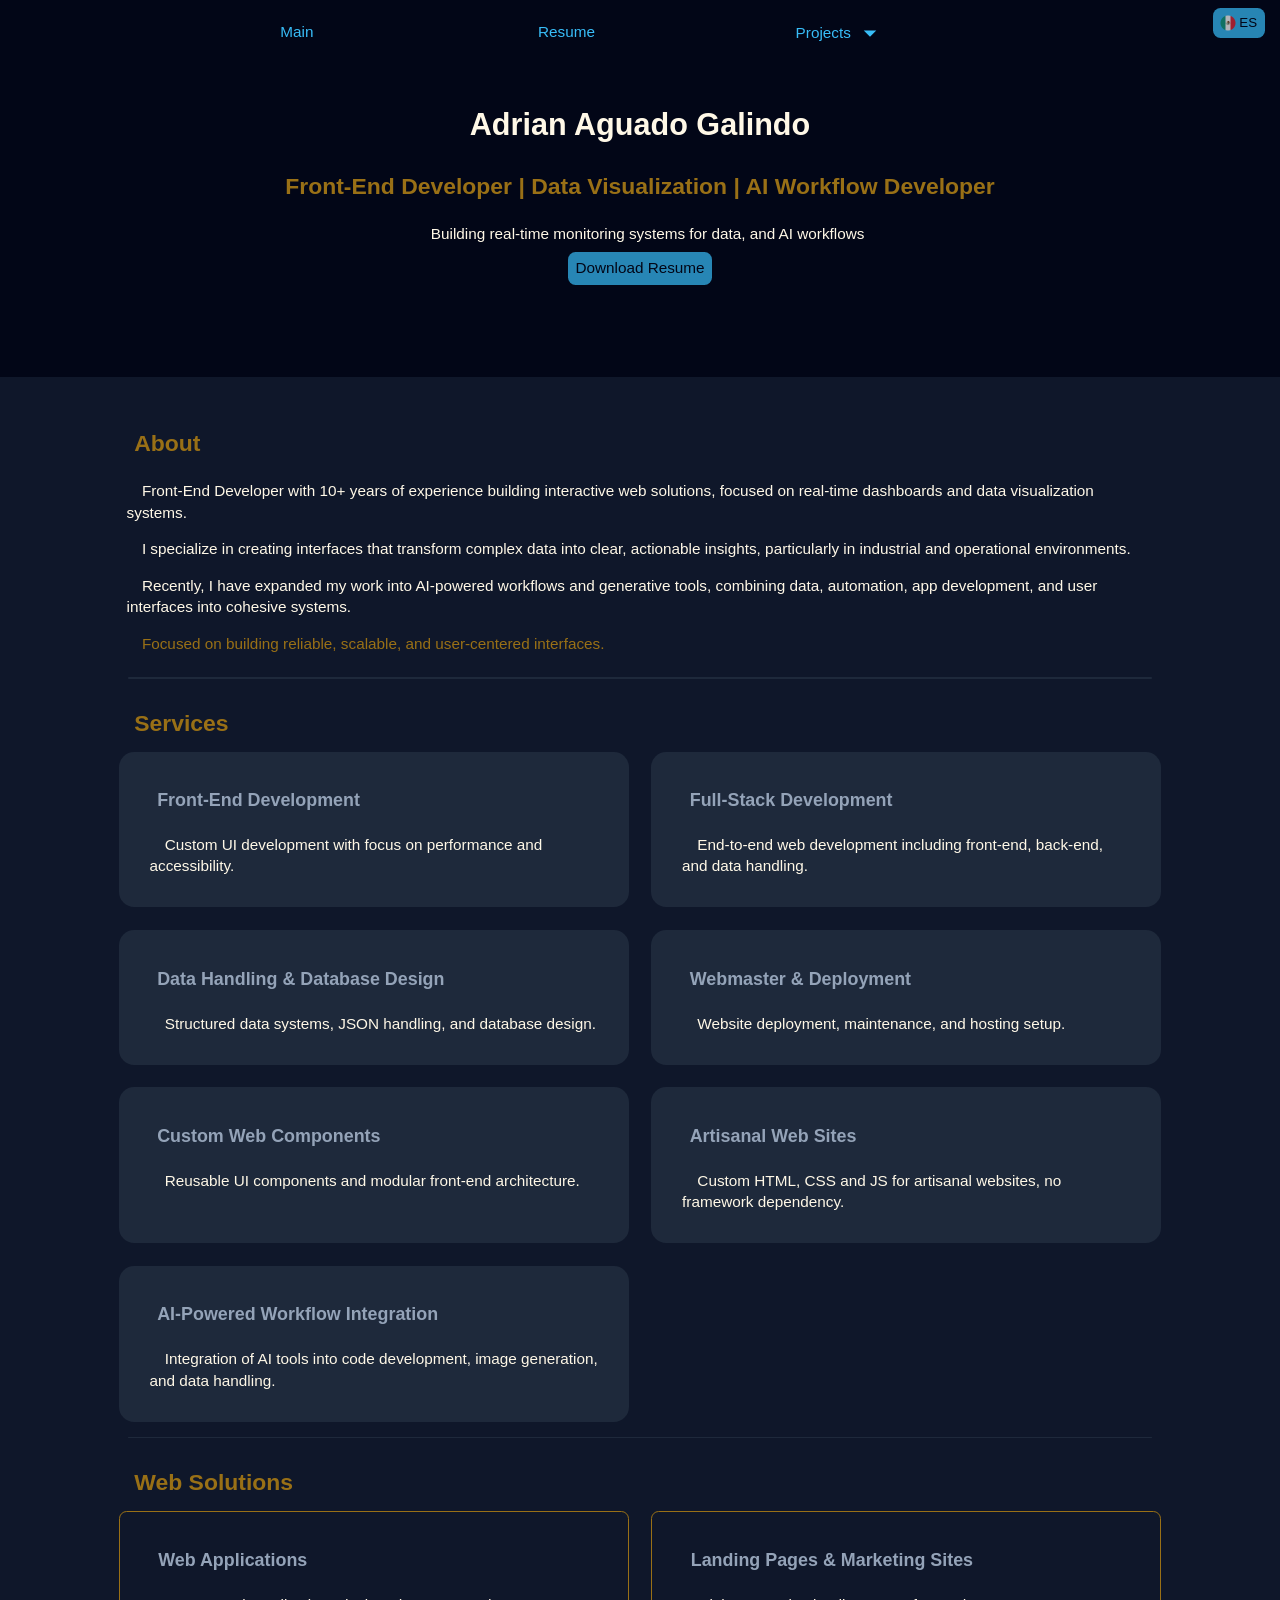
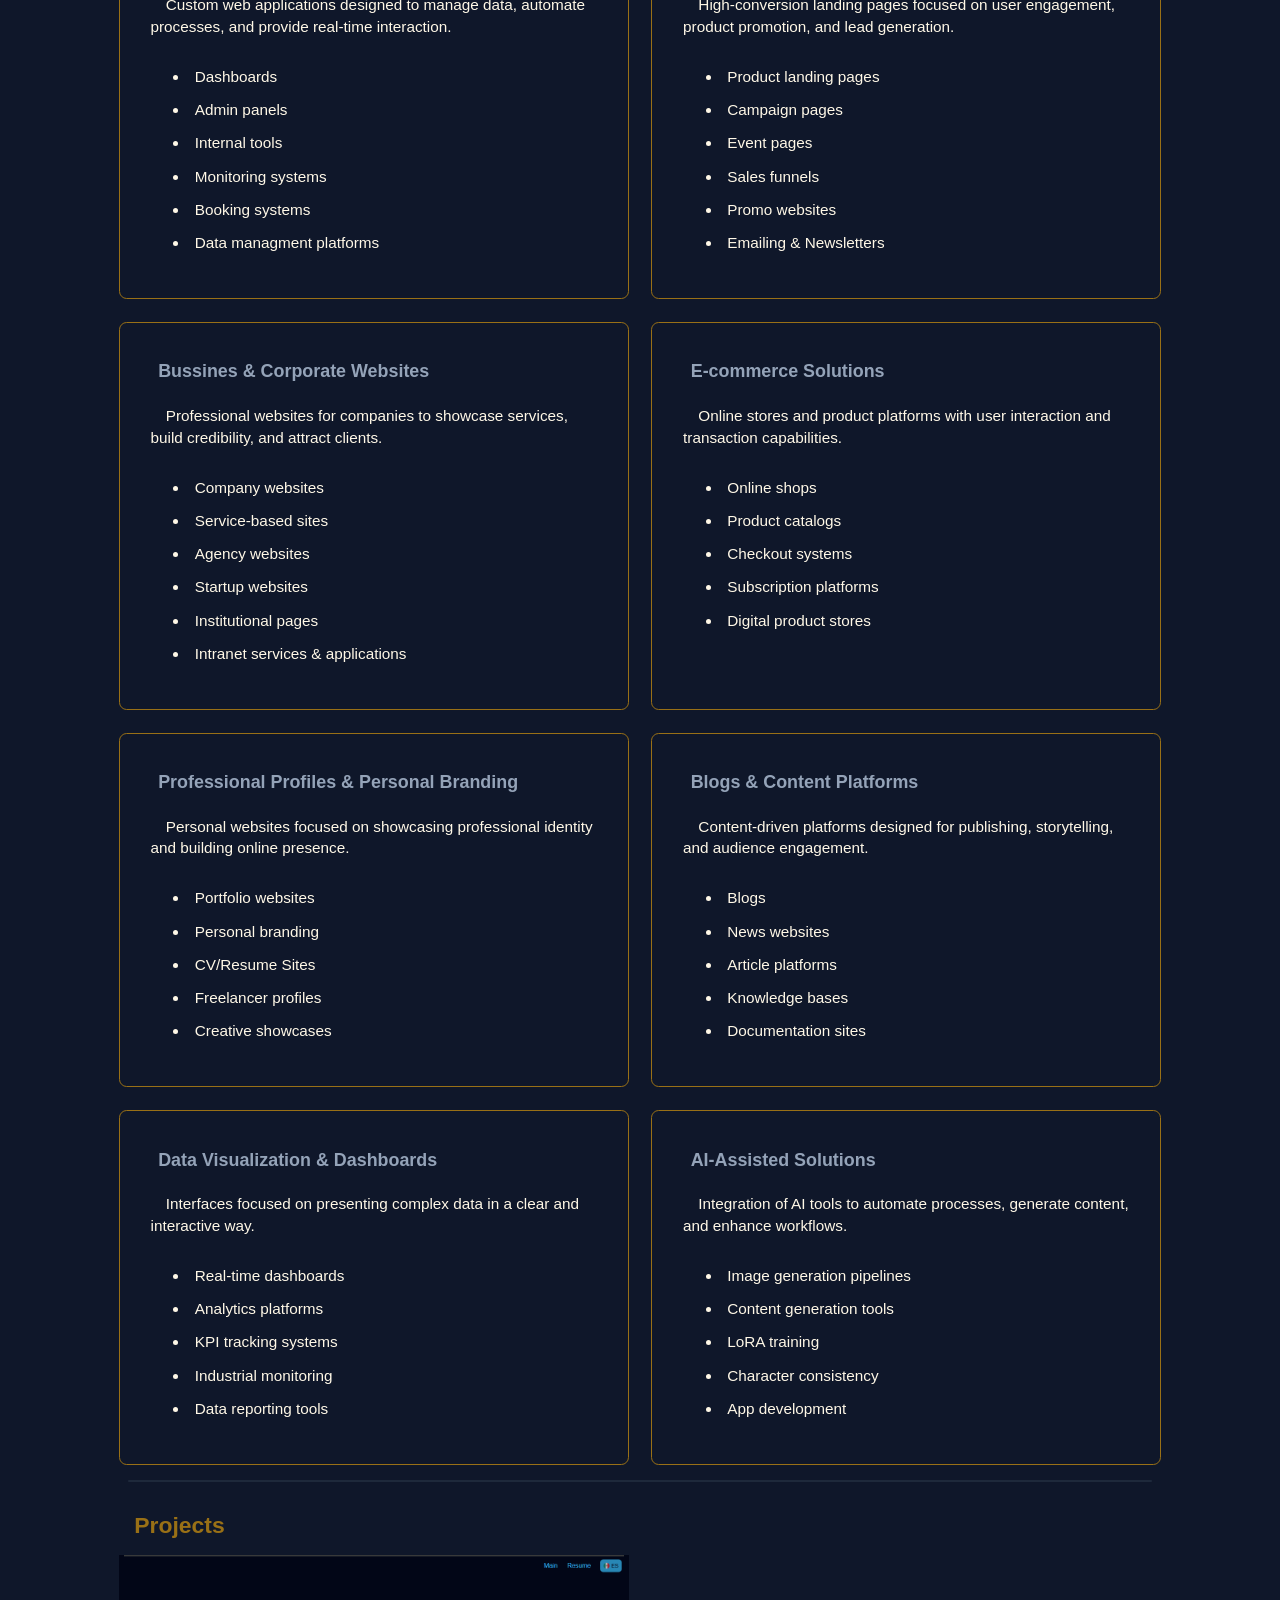
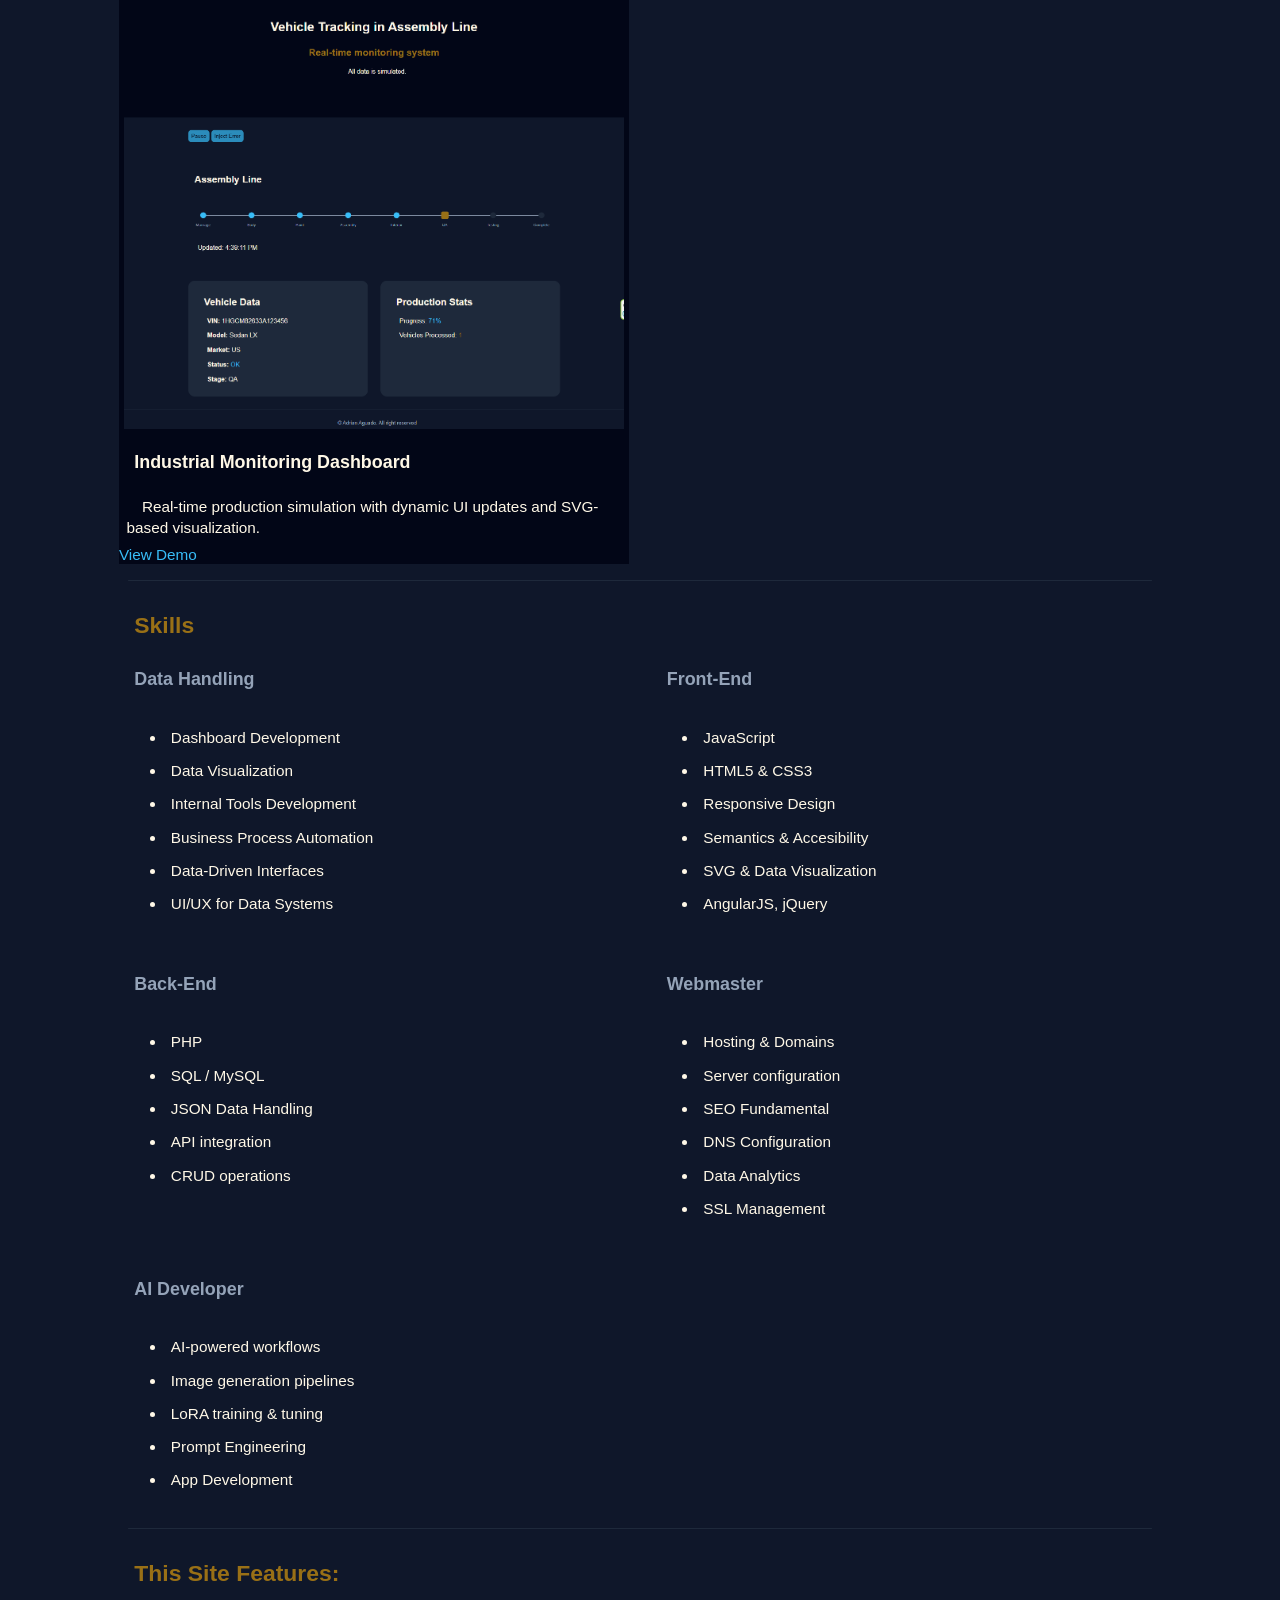
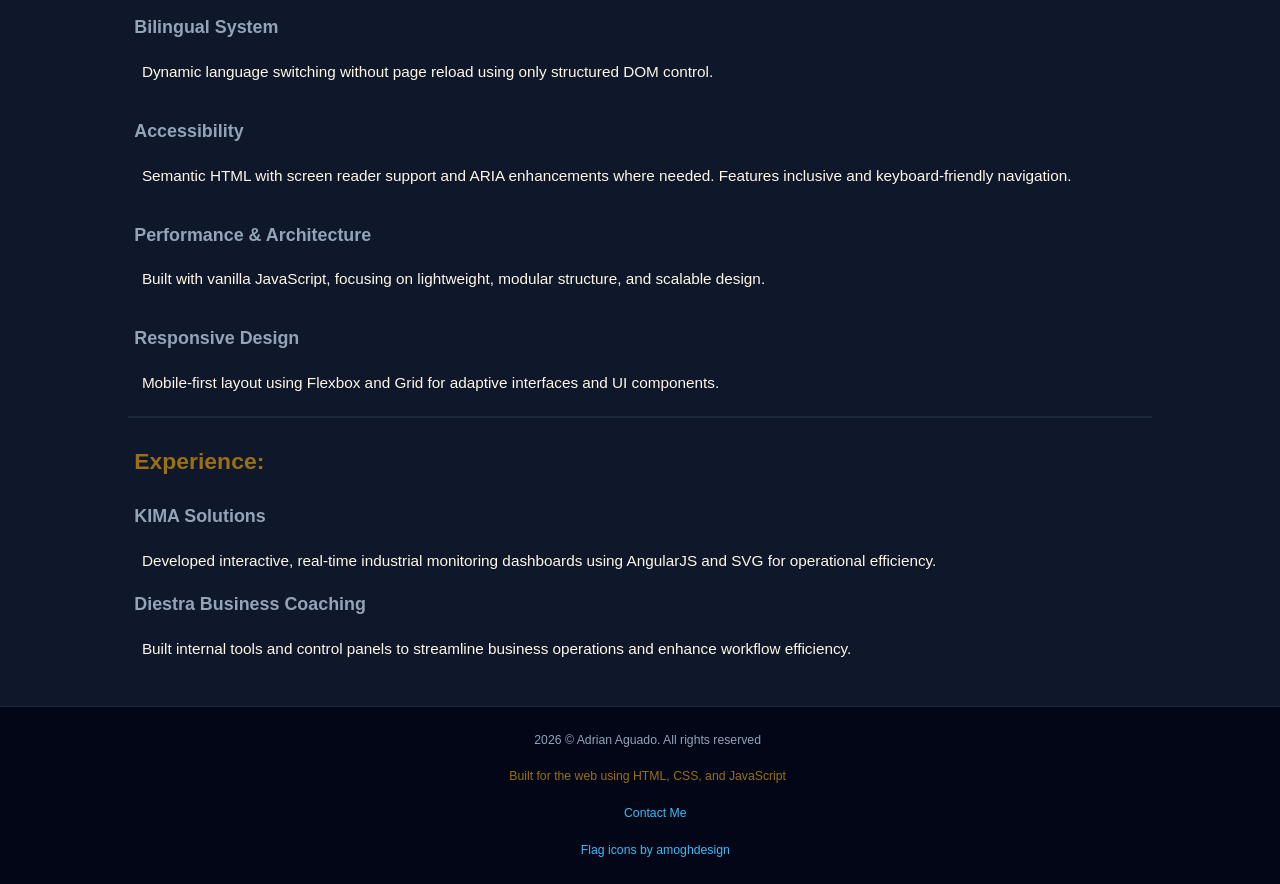
==== commit dc32584a: "Portfolio AAG v1.0, Fully functional, responsive and menu. No projects - 26/03/26" ====
--- a/index.html
+++ b/index.html
@@ -26,21 +26,41 @@
     <span class="invisible" data-lang="en">Main navigation</span>
     <span class="invisible" data-lang="es">Navegación principal</span>
 
-    <button class="menu-button" id="menuToggle" aria-label="Open Menu" aria-expanded="false" aria-controls="menuPanel">
+    <button id="menuToggle" class="menuButton" aria-label="Open Menu" aria-expanded="false" aria-controls="menuPanel">
       <span class="material-icons" aria-hidden="true">menu</span>
     </button>
   
-    <div id="menuPanel" class="menu-panel">
-      <ul class="sub-menu" data-lang="en">
+    <div id="menuPanel" class="menuPanel">
+      <ul class="mainMenu" data-lang="en">
         <li><a href="index.html" aria-current="page">Main</a></li>
         <li><a href="cv.html">Resume</a></li>
-        <li><a href="demo/index.html">Demo</a></li>
+
+        <li class="submenuCont">
+          <button class="submenuToggle" aria-expanded="false" aria-controls="projectsSubmenu" onclick="toggleSubmenu(this)">
+            Projects <span class="material-icons">arrow_drop_down</span>
+          </button>
+          <ul class="submenuPanel">
+            <li><a href="assembly/index.html">Assembly Line</a></li>
+            <li><a href="dashboard/index.html">Sales Dashboard</a></li>
+          </ul>
+        </li>
+
       </ul>
 
-      <ul class="sub-menu" data-lang="es">
+      <ul class="mainMenu" data-lang="es">
         <li><a href="index.html" aria-current="page">Principal</a></li>
         <li><a href="cv.html">CV</a></li>
-        <li><a href="demo/index.html">Demo</a></li>
+
+        <li class="submenuCont">
+          <button class="submenuToggle" aria-expanded="false" aria-controls="projectsSubmenu" onclick="toggleSubmenu(this)">
+            Proyectos <span class="material-icons">arrow_drop_down</span>
+          </button>
+          <ul class="submenuPanel">
+            <li><a href="assembly/index.html">Línea de ensamble</a></li>
+            <li><a href="dashboard/index.html">Dashboard de ventas</a></li>
+          </ul>
+        </li>
+
       </ul>
     </div>
   </nav>
@@ -496,7 +516,7 @@
         <div class="grid-container">
           
           <article aria-labelledby="skill-1-title">
-            <h3 id="skill-1-title" class="tagline-g">General Skills</h3>
+            <h3 id="skill-1-title" class="tagline-g">Data Handling</h3>
             <ul>
               <li>Dashboard Development</li>
               <li>Data Visualization</li>
@@ -564,7 +584,7 @@
         <div class="grid-container">
 
           <article aria-labelledby="skill-1-title">
-            <h3 id="skill-1-title" class="tagline-g">Habilidades Generales</h3>
+            <h3 id="skill-1-title" class="tagline-g">Manejo de datos</h3>
             <ul>
               <li>Desarrollo de dashboards</li>
               <li>Visualización de datos</li>
--- a/css/styles.css
+++ b/css/styles.css
@@ -1,4 +1,4 @@
-/* Material Icons */
+/* MATERIAL ICONS */
 @font-face {
     font-family: 'Material Icons';
     font-style: normal;
@@ -12,16 +12,15 @@
     font-style: normal;
     font-weight: 400;
     display: inline-block;
-    line-height: 1;
     text-transform: none;
     letter-spacing: normal;
     word-wrap: normal;
     white-space: nowrap;
     direction: ltr;
-    vertical-align: bottom;
-}
-
-/* Reset */
+    vertical-align: middle;
+}
+
+/* RESET */
 *,
 *::before,
 *::after {
@@ -30,11 +29,11 @@
   box-sizing: border-box;
   border: 0;
   outline: 0;
-  overflow: hidden;
   z-index: 0;
 }
 
-/* Responsive */
+/* RESPONSIVE TEXT AND IMAGES */
+/*font-size: calc( 16px + 6 * ((100vw - 320px) / 680) ); */
 @media screen and (orientation: portrait) {
   html {
     font-size: max(14px, 1.2vh);
@@ -42,16 +41,19 @@
 }
 @media screen and (orientation: landscape) {
   html {
-    font-size: max(14px, 1.5vh);
-  }
-}
-
-/* Elements Definition */
+    font-size: max(14px, 1.7vh);
+  }
+}
+img, svg {
+  width: 100%;
+  height: auto;
+}
+
+/* BASE CONTAINERS */
 html {
   width: 100%;
   height: auto;
   overflow: scroll;
-  /*font-size: calc( 16px + 6 * ((100vw - 320px) / 680) ); */
   font-weight: 400;
   scroll-behavior: smooth;
 }
@@ -60,6 +62,8 @@
   background: #0f172a;
   color: #fff8e7; /* Cosmic Latte */
 }
+
+/* HEADINGS, TEXT AND DIVIDERS */
 h1, h2, h3, h4, h5, h6 {
   padding: 1rem;
 }
@@ -69,26 +73,7 @@
 p {
   padding: 0.5rem;
   text-indent: 1rem;
-  line-height: 1.3rem;
-}
-ul {
-  padding: 1rem;
-  list-style: disc inside;
-}
-li {
-  padding: 0.5rem 1rem;
-}
-a {
-  color: #38bdf8;
-  text-decoration: none;
-  display: inline-block;
-}
-a:hover {
-  font-weight: 600;
-  text-decoration: underline;
-}
-a:active {
-  color: #997016;
+  line-height: 1.4rem;
 }
 hr {
   max-width: 80vw;
@@ -96,6 +81,30 @@
   background: #1e293b;
   margin: auto;
   border-radius: 0.1rem;
+}
+
+/* LISTS */
+ul {
+  padding: 1rem;
+  list-style: disc inside;
+}
+li {
+  padding: 0.5rem 1rem;
+}
+
+/* LINKS AND BUTTONS */
+a {
+  color: #38bdf8;
+  text-decoration: none;
+  display: inline-block;
+}
+a:hover {
+  font-weight: 600;
+  text-decoration: underline;
+}
+a:active {
+  color: #997016;
+  text-decoration: none;
 }
 button, .download {
   background: #38bdf8;
@@ -109,88 +118,166 @@
 button:hover, .download:hover {
   font-weight: 600;
   opacity: 1;
-  text-decoration: none;
+  text-decoration: underline;
 }
 button:active, .download:active {
   background: #0f172a;
   border: 1px solid #38bdf8;
   color: #fff8e7;
+  text-decoration: none;
 }
 button img {
   width: 1rem;
   vertical-align: bottom;
 }
-img, svg {
-  width: 100%;
+
+/* MAIN MENU */
+/* Structure: 
+nav (root element for the main menu) -> 
+menuPanel (a div that contains both menues, EN-ES) -> 
+mainMenu (Contains individual menu languages in an ul element for each) -> 
+submenuCont (li element with the submenu, includes the toggle button and the submenu panel) -> 
+submenuPanel (an ul element that contains the projects links)  */
+nav,
+.menuPanel,
+.mainMenu,
+.submenuCont {
+  overflow: visible;
+}
+nav {
+  position: fixed;
   height: auto;
-}
-
-/* Nav */
-nav {
-  max-height: 3.5rem;
   padding: 0.5rem;
   background: #020617;
-  overflow: visible;
-}
-.sub-menu {
+  z-index: 99;
+}
+.menuPanel {
+  padding: 0.5rem;
+  position: absolute;
+  width: 250px;
+  height: auto;
+  background: #1e293b;
+  border-radius: 1rem;
+  display: none;
+}
+.menuPanel.menuOpen {
+  display: block;
+  transition: all 0.5s ease;
+}
+.mainMenu {
+  padding: 0;
+  list-style: none;
+  display: flex;
+  flex-direction: column;
+  gap: 0.5rem;
+}
+.mainMenu li {
+  min-width: 200px;
   padding: 0;
   display: flex;
   flex-direction: column;
+  align-items: flex-start;
+}
+.mainMenu a {
+  width: 100%;
+}
+.submenuCont {
+  position: relative;
+}
+.submenuPanel {
+  position: relative;
+  top: 100%;
+  left: 0;
+  padding: 0 0 0 1rem;
+  min-width: 150px;
   list-style: none;
-}
-.sub-menu li {
-  padding: 0;
-}
-.sub-menu a {
-  padding: 0.5rem;
+  background: #1e293b;
+  z-index: 999;
+  border-radius: 1rem;
+  display: none;
+}
+.submenuPanel  {
+  padding: 1rem;
+}
+.submenuPanel a {
+  width: 100%;
+}
+.submenuPanel.submenuOpen {
   display: block;
-  border-radius: 0.1rem;
-}
-.menu-panel {
-  width: 250px;
+  transition: all 0.3s ease;
+}
+/* Button and links standarization for menu */
+.mainMenu a, .submenuToggle {
   height: 100%;
-  position: relative;
-  right: 100%;
-  background: #1e293b;
-  border-radius: 1rem;
-}
-.menu-panel.menu-open {
-  right: 0;
-  transition: right 0.3s ease;
-}
-/* Floating Button */
+  padding: 0.5rem 1rem;
+  background: none;
+  border: none;
+  cursor: pointer;
+}
+.submenuToggle {
+  font: inherit;
+  color: #38bdf8;
+  text-decoration: none;
+  line-height: 0.7;
+  opacity: 1;
+  appearance: none;
+}
+.submenuToggle:hover {
+  text-decoration: underline;
+}
+.submenuToggle:active {
+  font: inherit;
+  font-weight: 600;
+  color: #997016;
+  background: none;
+  border: none;
+  text-decoration: none;
+}
+/* Menu responsiveness for DESKTOP */
+@media (min-width: 1000px) {
+  .menuPanel {
+    width: 100vw;
+    margin: 0 auto;
+    background: #020617;
+    border-radius: 0;
+    overflow: visible;
+    display: block;
+    position: relative;
+  }
+  .menuButton {
+    display:none;
+  }
+  .mainMenu {
+    flex-direction: row;
+    justify-content: center;
+  }
+  .mainMenu li {
+    min-width: 250px;
+  }
+  .mainMenu a {
+    width: auto;
+  }
+  .submenuPanel {
+    position: absolute;
+  }
+}
+
+/* LANGUAGE BUTTON, FIXED */
 .lang {
   position: fixed;
   top: 0.5rem;
   right: 1rem;
-  z-index: 99;
-}
-/* Menu Button */
-@media (min-width: 768px) {
-  .menu-button {
-    display:none;
-  }
-  .sub-menu {
-    justify-content: center;
-    flex-direction: row;
-    gap: 2rem;
-  }
-  .menu-panel {
-    width: 100vw;
-    background: #020617;
-    right: 0;
-    transition: right 0.3s ease;
-  }
-}
-
-/* Header */
+  z-index: 999;
+}
+
+/* HEADER */
 header {
   text-align: center;
   padding: 6rem 3rem;
   background: #020617;
 }
 
-/* Main and Sections */
+/* MAIN CONTAINER AND SECTIONS */
 main {
   width: 95vw;
   margin: 0 auto;
@@ -199,6 +286,7 @@
 section {
   margin: 1rem 0;
 }
+
 /* Landing Page (index) */
 .projects-grid {
   display: grid;
@@ -229,13 +317,9 @@
   gap: 1.5rem;
   grid-template-columns: 1fr;
 }
+
+
 /* Responsive Queries */
-
-@media (max-width: 500px) {
-  html {
-    font-size: 14px;
-  }
-}
 @media (min-width: 768px) {
   .grid-container {
     grid-template-columns: repeat(2, minmax(0, 1fr));
@@ -261,7 +345,7 @@
   }
 }
 
-/* Footer */
+/* FOOTER */
 footer {
   padding: 1rem;
   text-align: center;
@@ -272,15 +356,19 @@
   background: #020617;
 }
 
-/* Utilities */
+/* UTILITIES */
+
+/* Use this to keep an item hidden all times */
+.invisible {
+  display: none;
+}
+/* Use this to show/hide UI elements when needed */ 
 .hidden {
-  display: none !important;
-}
+  display: none;
+}
+
 .inline {
   display: inline-block;
-}
-.invisible {
-  display: none;
 }
 .card {
   background: #1e293b;
